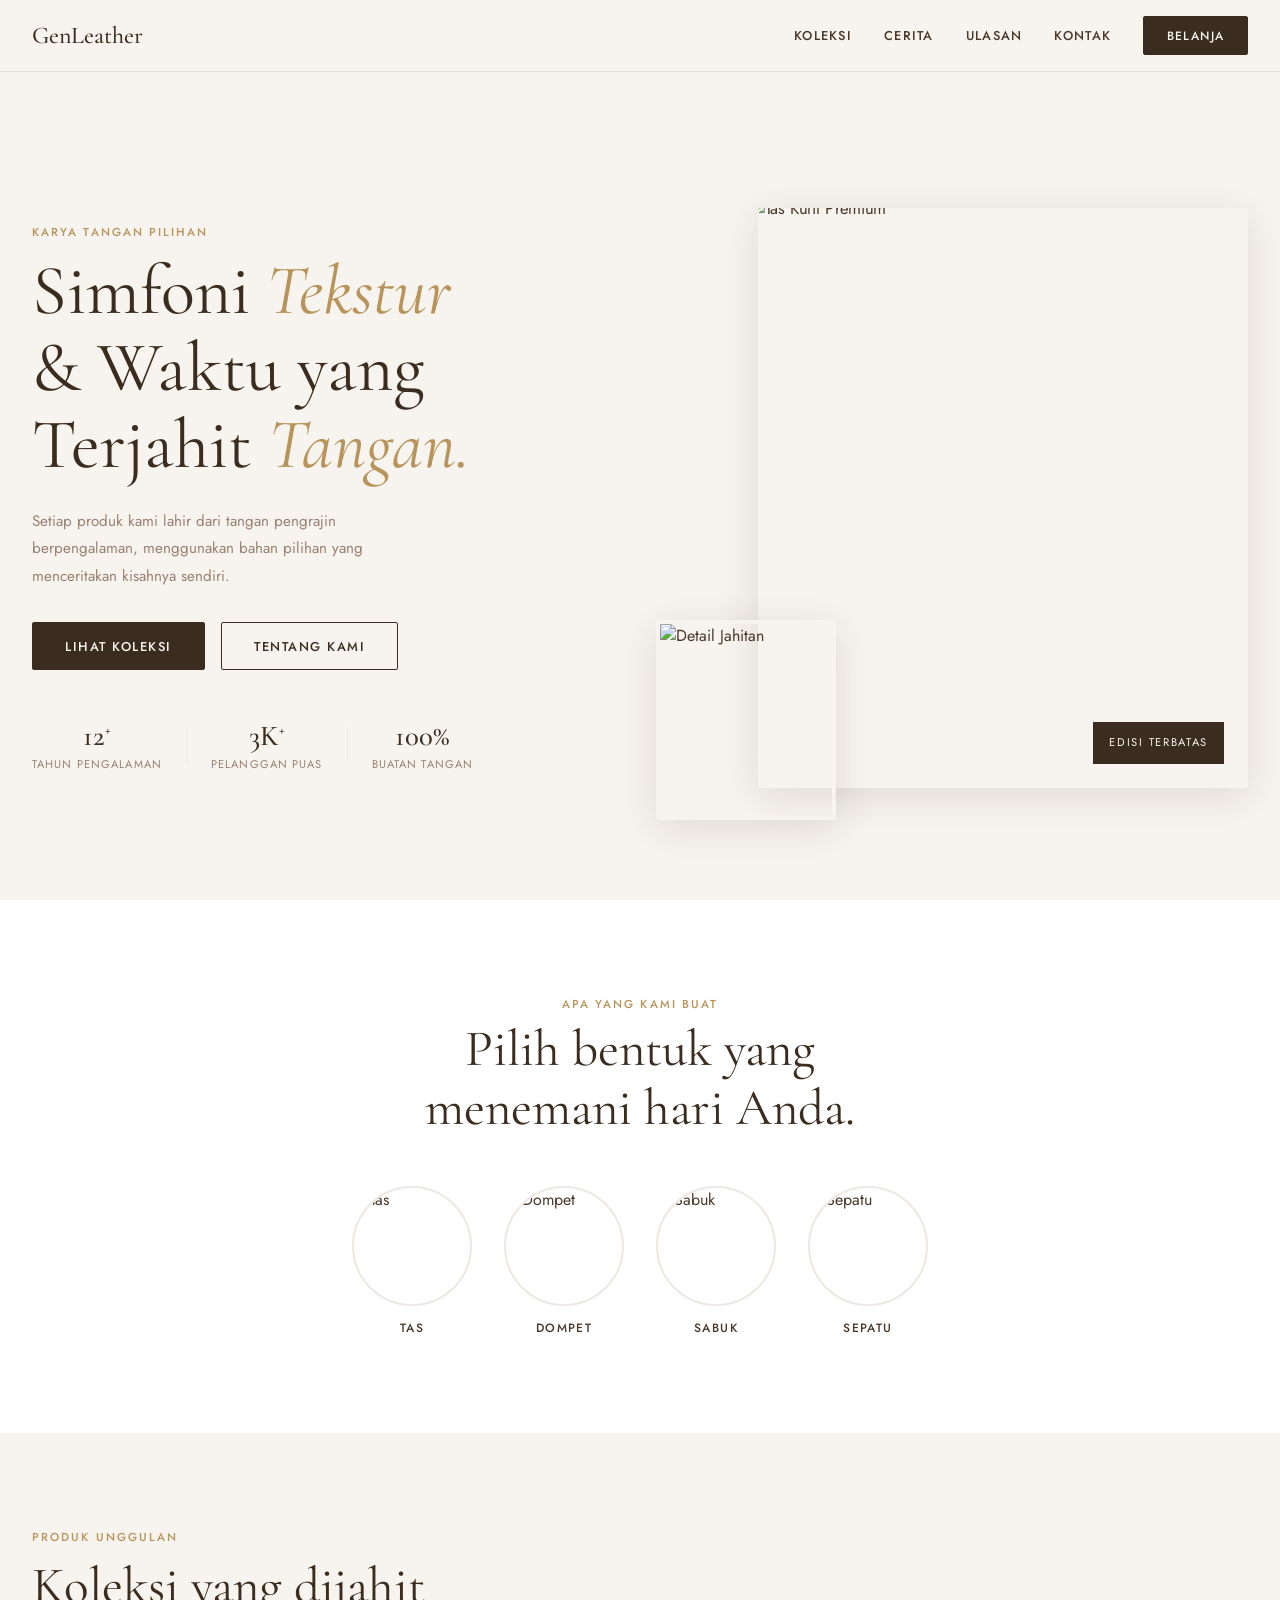
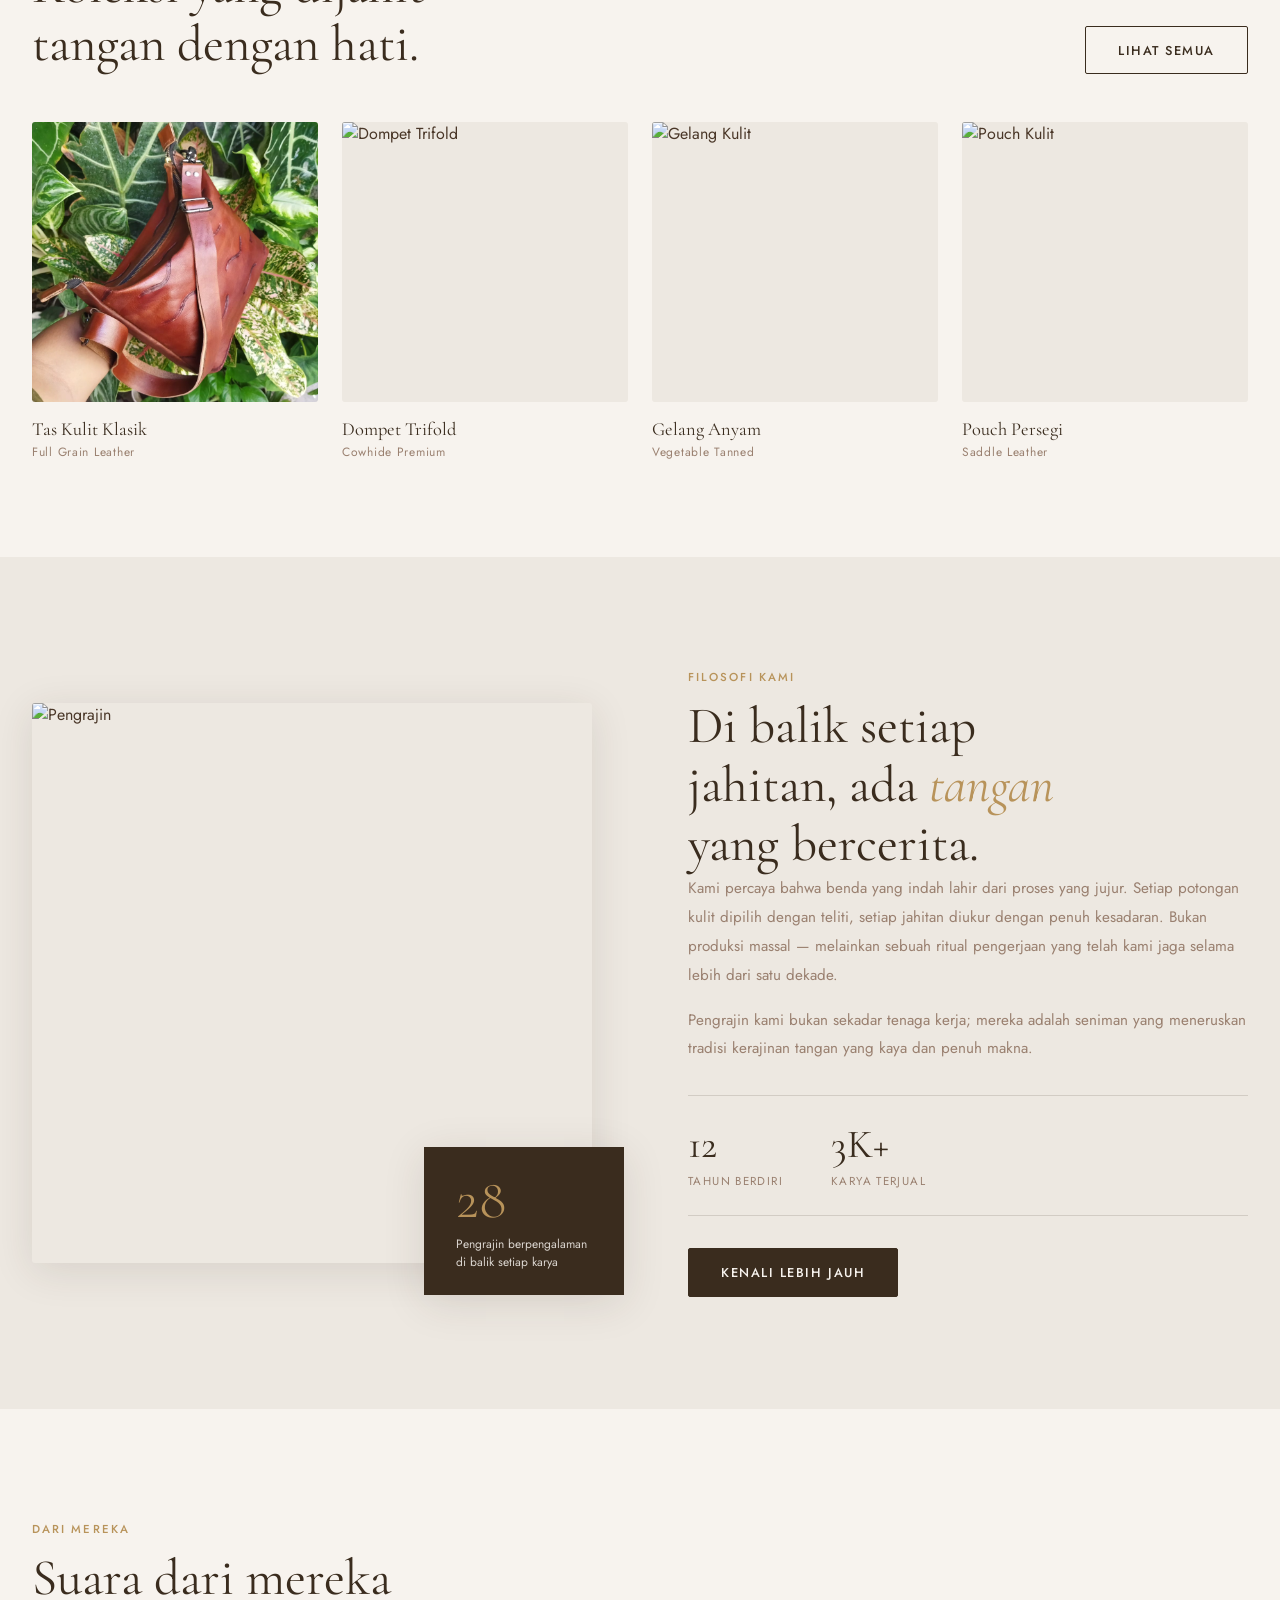
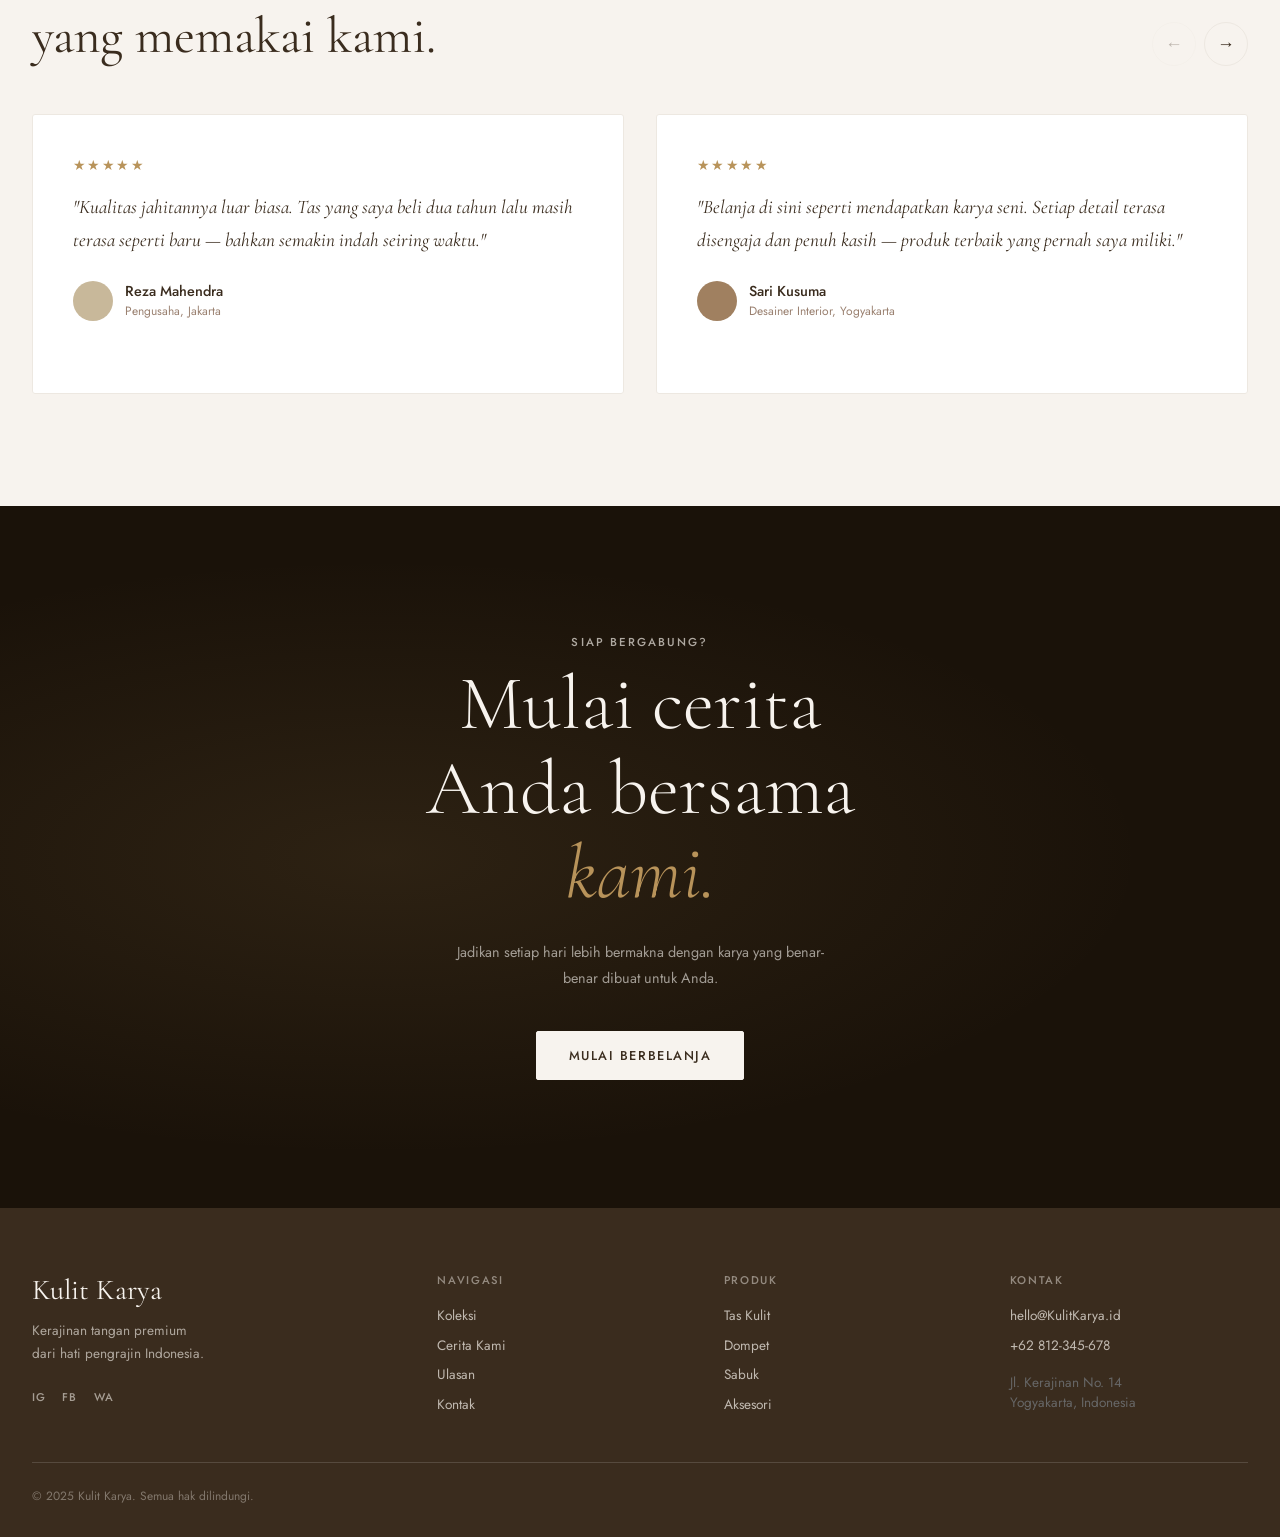
==== landing page/index.html @ 3eaaf495 "Update index.html" ====
<!DOCTYPE html>
<html lang="id">
<head>
  <meta charset="UTF-8" />
  <meta name="viewport" content="width=device-width, initial-scale=1.0" />
  <title>GenLeather — Simfoni Tekstur & Waktu</title>
  <link rel="stylesheet" href="css/style.css" />
  <link rel="preconnect" href="https://fonts.googleapis.com" />
  <link rel="preconnect" href="https://fonts.gstatic.com" crossorigin />
  <link href="https://fonts.googleapis.com/css2?family=Cormorant+Garamond:ital,wght@0,300;0,400;0,500;0,600;1,300;1,400;1,500&family=Jost:wght@300;400;500&display=swap" rel="stylesheet" />
</head>
<body>

  <!-- ===================== NAV ===================== -->
  <header class="nav" id="nav">
    <div class="nav__inner">
      <a href="#" class="nav__logo">GenLeather</a>
      <nav class="nav__links">
        <a href="#koleksi">Koleksi</a>
        <a href="#cerita">Cerita</a>
        <a href="#ulasan">Ulasan</a>
        <a href="#kontak">Kontak</a>
      </nav>
      <a href="#koleksi" class="btn btn--dark nav__cta">Belanja</a>
      <button class="nav__burger" aria-label="Menu" id="burgerBtn">
        <span></span><span></span><span></span>
      </button>
    </div>
    <!-- Mobile menu -->
    <div class="nav__mobile" id="mobileMenu">
      <a href="#koleksi" onclick="closeMobile()">Koleksi</a>
      <a href="#cerita" onclick="closeMobile()">Cerita</a>
      <a href="#ulasan" onclick="closeMobile()">Ulasan</a>
      <a href="#kontak" onclick="closeMobile()">Kontak</a>
      <a href="#koleksi" class="btn btn--dark" onclick="closeMobile()">Belanja</a>
    </div>
  </header>

  <!-- ===================== HERO ===================== -->
  <section class="hero" id="hero">
    <div class="hero__left">
      <p class="label fade-up">Karya tangan pilihan</p>
      <h1 class="hero__title fade-up delay-1">
        Simfoni <em>Tekstur</em><br>
        &amp; Waktu yang<br>
        Terjahit <em>Tangan.</em>
      </h1>
      <p class="hero__desc fade-up delay-2">
        Setiap produk kami lahir dari tangan pengrajin berpengalaman,
        menggunakan bahan pilihan yang menceritakan kisahnya sendiri.
      </p>
      <div class="hero__actions fade-up delay-3">
        <a href="#koleksi" class="btn btn--dark">Lihat Koleksi</a>
        <a href="#cerita" class="btn btn--ghost">Tentang Kami</a>
      </div>
      <div class="hero__stats fade-up delay-4">
        <div class="stat"><span class="stat__num">12<sup>+</sup></span><span class="stat__label">Tahun Pengalaman</span></div>
        <div class="stat__divider"></div>
        <div class="stat"><span class="stat__num">3K<sup>+</sup></span><span class="stat__label">Pelanggan Puas</span></div>
        <div class="stat__divider"></div>
        <div class="stat"><span class="stat__num">100%</span><span class="stat__label">Buatan Tangan</span></div>
      </div>
    </div>
    <div class="hero__right fade-up delay-2">
      <div class="hero__img-wrap">
        <img src="https://images.unsplash.com/photo-1548036328-c9fa89d128fa?w=800&q=80" alt="Tas Kulit Premium" />
        <div class="hero__badge">
          <span>Edisi</span>
          <span>Terbatas</span>
        </div>
      </div>
      <div class="hero__secondary-img">
        <img src="https://images.unsplash.com/photo-1547949003-9792a18a2601?w=400&q=80" alt="Detail Jahitan" />
      </div>
    </div>
  </section>

  <!-- ===================== KATEGORI ===================== -->
  <section class="kategori" id="kategori">
    <p class="label text-center fade-up">Apa yang kami buat</p>
    <h2 class="section-title text-center fade-up">Pilih bentuk yang<br>menemani hari Anda.</h2>
    <div class="kategori__grid fade-up delay-1">
      <a href="#koleksi" class="kategori__item">
        <div class="kategori__icon">
          <img src="https://images.unsplash.com/photo-1548036328-c9fa89d128fa?w=200&q=80" alt="Tas" />
        </div>
        <span>Tas</span>
      </a>
      <a href="#koleksi" class="kategori__item">
        <div class="kategori__icon">
          <img src="https://images.unsplash.com/photo-1627123424574-724758594e93?w=200&q=80" alt="Dompet" />
        </div>
        <span>Dompet</span>
      </a>
      <a href="#koleksi" class="kategori__item">
        <div class="kategori__icon">
          <img src="https://images.unsplash.com/photo-1604671801908-6f0c6a092c05?w=200&q=80" alt="Sabuk" />
        </div>
        <span>Sabuk</span>
      </a>
      <a href="#koleksi" class="kategori__item">
        <div class="kategori__icon">
          <img src="https://images.unsplash.com/photo-1553062407-98eeb64c6a62?w=200&q=80" alt="Sepatu" />
        </div>
        <span>Sepatu</span>
      </a>
    </div>
  </section>

  <!-- ===================== KOLEKSI ===================== -->
  <section class="koleksi" id="koleksi">
    <div class="koleksi__header fade-up">
      <div>
        <p class="label">Produk unggulan</p>
        <h2 class="section-title">Koleksi yang dijahit<br>tangan dengan hati.</h2>
      </div>
      <a href="#" class="btn btn--ghost">Lihat Semua</a>
    </div>
    <div class="koleksi__grid">
      <div class="koleksi__card fade-up" style="--d:0.1s">
        <div class="koleksi__img">
          <img src="./asset/tas kulit.png" alt="Tas Kulit Klasik" />
          <div class="koleksi__overlay"><span>Lihat Detail</span></div>
        </div>
        <div class="koleksi__info">
          <p class="koleksi__name">Tas Kulit Klasik</p>
          <p class="koleksi__sub">Full Grain Leather</p>
        </div>
      </div>
      <div class="koleksi__card fade-up" style="--d:0.2s">
        <div class="koleksi__img">
          <img src="https://images.unsplash.com/photo-1614179924047-e1ab49a0a0cf?w=600&q=80" alt="Dompet Trifold" />
          <div class="koleksi__overlay"><span>Lihat Detail</span></div>
        </div>
        <div class="koleksi__info">
          <p class="koleksi__name">Dompet Trifold</p>
          <p class="koleksi__sub">Cowhide Premium</p>
        </div>
      </div>
      <div class="koleksi__card fade-up" style="--d:0.3s">
        <div class="koleksi__img">
          <img src="https://images.unsplash.com/photo-1624532989019-e5c1a3fb0b12?w=600&q=80" alt="Gelang Kulit" />
          <div class="koleksi__overlay"><span>Lihat Detail</span></div>
        </div>
        <div class="koleksi__info">
          <p class="koleksi__name">Gelang Anyam</p>
          <p class="koleksi__sub">Vegetable Tanned</p>
        </div>
      </div>
      <div class="koleksi__card fade-up" style="--d:0.4s">
        <div class="koleksi__img">
          <img src="https://images.unsplash.com/photo-1585386959984-a4155224a1ad?w=600&q=80" alt="Pouch Kulit" />
          <div class="koleksi__overlay"><span>Lihat Detail</span></div>
        </div>
        <div class="koleksi__info">
          <p class="koleksi__name">Pouch Persegi</p>
          <p class="koleksi__sub">Saddle Leather</p>
        </div>
      </div>
    </div>
  </section>

  <!-- ===================== CERITA / ABOUT ===================== -->
  <section class="cerita" id="cerita">
    <div class="cerita__inner">
      <div class="cerita__media fade-up">
        <img src="https://images.unsplash.com/photo-1621072156002-e2fccdc0b176?w=700&q=80" alt="Pengrajin" class="cerita__main-img" />
        <div class="cerita__accent-card">
          <p class="cerita__accent-num">28</p>
          <p class="cerita__accent-text">Pengrajin berpengalaman di balik setiap karya</p>
        </div>
      </div>
      <div class="cerita__content fade-up delay-2">
        <p class="label">Filosofi kami</p>
        <h2 class="section-title">Di balik setiap<br>jahitan, ada <em>tangan</em><br>yang bercerita.</h2>
        <p class="cerita__body">
          Kami percaya bahwa benda yang indah lahir dari proses yang jujur.
          Setiap potongan kulit dipilih dengan teliti, setiap jahitan diukur
          dengan penuh kesadaran. Bukan produksi massal — melainkan sebuah
          ritual pengerjaan yang telah kami jaga selama lebih dari satu dekade.
        </p>
        <p class="cerita__body">
          Pengrajin kami bukan sekadar tenaga kerja; mereka adalah seniman
          yang meneruskan tradisi kerajinan tangan yang kaya dan penuh makna.
        </p>
        <div class="cerita__stats">
          <div class="cerita__stat">
            <span class="cerita__stat-num">12</span>
            <span class="cerita__stat-label">Tahun berdiri</span>
          </div>
          <div class="cerita__stat">
            <span class="cerita__stat-num">3K+</span>
            <span class="cerita__stat-label">Karya terjual</span>
          </div>
        </div>
        <a href="#kontak" class="btn btn--dark">Kenali Lebih Jauh</a>
      </div>
    </div>
  </section>

  <!-- ===================== ULASAN ===================== -->
  <section class="ulasan" id="ulasan">
    <div class="ulasan__header fade-up">
      <div>
        <p class="label">Dari mereka</p>
        <h2 class="section-title">Suara dari mereka<br>yang memakai kami.</h2>
      </div>
      <div class="ulasan__nav">
        <button class="ulasan__btn" id="prevBtn" aria-label="Sebelumnya">&#8592;</button>
        <button class="ulasan__btn" id="nextBtn" aria-label="Berikutnya">&#8594;</button>
      </div>
    </div>
    <div class="ulasan__track-wrap">
      <div class="ulasan__track" id="ulasanTrack">
        <div class="ulasan__card">
          <div class="ulasan__stars">★★★★★</div>
          <blockquote class="ulasan__quote">
            "Kualitas jahitannya luar biasa. Tas yang saya beli dua tahun lalu masih terasa seperti baru — bahkan semakin indah seiring waktu."
          </blockquote>
          <div class="ulasan__author">
            <div class="ulasan__avatar" style="background:#c8b89a"></div>
            <div>
              <p class="ulasan__name">Reza Mahendra</p>
              <p class="ulasan__role">Pengusaha, Jakarta</p>
            </div>
          </div>
        </div>
        <div class="ulasan__card">
          <div class="ulasan__stars">★★★★★</div>
          <blockquote class="ulasan__quote">
            "Belanja di sini seperti mendapatkan karya seni. Setiap detail terasa disengaja dan penuh kasih — produk terbaik yang pernah saya miliki."
          </blockquote>
          <div class="ulasan__author">
            <div class="ulasan__avatar" style="background:#a08060"></div>
            <div>
              <p class="ulasan__name">Sari Kusuma</p>
              <p class="ulasan__role">Desainer Interior, Yogyakarta</p>
            </div>
          </div>
        </div>
        <div class="ulasan__card">
          <div class="ulasan__stars">★★★★★</div>
          <blockquote class="ulasan__quote">
            "Saya sudah coba banyak brand tas kulit, tapi Kulit Karya benar-benar berbeda. Bahannya premium, jahitannya rapi, dan servicenya memuaskan."
          </blockquote>
          <div class="ulasan__author">
            <div class="ulasan__avatar" style="background:#7a6040"></div>
            <div>
              <p class="ulasan__name">Bagas Pratama</p>
              <p class="ulasan__role">Arsitek, Bandung</p>
            </div>
          </div>
        </div>
      </div>
    </div>
  </section>

  <!-- ===================== CTA ===================== -->
  <section class="cta" id="kontak">
    <div class="cta__inner fade-up">
      <p class="label label--light">Siap bergabung?</p>
      <h2 class="cta__title">Mulai cerita<br>Anda bersama<br><em>kami.</em></h2>
      <p class="cta__desc">Jadikan setiap hari lebih bermakna dengan karya yang benar-benar dibuat untuk Anda.</p>
      <a href="#koleksi" class="btn btn--cream">Mulai Berbelanja</a>
    </div>
  </section>

  <!-- ===================== FOOTER ===================== -->
  <footer class="footer">
    <div class="footer__inner">
      <div class="footer__brand">
        <p class="footer__logo">Kulit Karya</p>
        <p class="footer__tagline">Kerajinan tangan premium<br>dari hati pengrajin Indonesia.</p>
        <div class="footer__socials">
          <a href="#" aria-label="Instagram">IG</a>
          <a href="#" aria-label="Facebook">FB</a>
          <a href="#" aria-label="WhatsApp">WA</a>
        </div>
      </div>
      <div class="footer__col">
        <p class="footer__col-title">Navigasi</p>
        <a href="#koleksi">Koleksi</a>
        <a href="#cerita">Cerita Kami</a>
        <a href="#ulasan">Ulasan</a>
        <a href="#kontak">Kontak</a>
      </div>
      <div class="footer__col">
        <p class="footer__col-title">Produk</p>
        <a href="#">Tas Kulit</a>
        <a href="#">Dompet</a>
        <a href="#">Sabuk</a>
        <a href="#">Aksesori</a>
      </div>
      <div class="footer__col">
        <p class="footer__col-title">Kontak</p>
        <a href="mailto:hello@KulitKarya.id">hello@KulitKarya.id</a>
        <a href="tel:+62812345678">+62 812-345-678</a>
        <p style="color:#666;font-size:0.85rem;margin-top:0.5rem">Jl. Kerajinan No. 14<br>Yogyakarta, Indonesia</p>
      </div>
    </div>
    <div class="footer__bottom">
      <p>© 2025 Kulit Karya. Semua hak dilindungi.</p>
    </div>
  </footer>

  <script src="js/main.js"></script>
</body>
</html>
---- landing page/css/style.css ----
/* ============================================================
   KALIA CRAFT — Landing Page Styles
   Aesthetic: Luxury Editorial / Artisanal
   ============================================================ */

/* ---- RESET & BASE ---- */
*, *::before, *::after { box-sizing: border-box; margin: 0; padding: 0; }

:root {
  --cream:   #f7f3ee;
  --cream-2: #ede8e1;
  --brown:   #3a2c1e;
  --brown-2: #6b4f35;
  --gold:    #b8935a;
  --dark:    #1a1209;
  --text:    #4a3728;
  --text-lt: #9a8070;
  --white:   #ffffff;

  --font-serif: 'Cormorant Garamond', Georgia, serif;
  --font-sans:  'Jost', sans-serif;

  --radius: 2px;
  --transition: 0.35s cubic-bezier(0.4, 0, 0.2, 1);
  --shadow: 0 8px 40px rgba(58,44,30,0.12);
}

html { scroll-behavior: smooth; font-size: 16px; }

body {
  font-family: var(--font-sans);
  background: var(--cream);
  color: var(--text);
  overflow-x: hidden;
}

img { display: block; width: 100%; height: 100%; object-fit: cover; }

a { text-decoration: none; color: inherit; }

/* ---- TYPOGRAPHY UTILITIES ---- */
.label {
  font-family: var(--font-sans);
  font-size: 0.72rem;
  font-weight: 500;
  letter-spacing: 0.18em;
  text-transform: uppercase;
  color: var(--gold);
  margin-bottom: 0.75rem;
}
.label--light { color: var(--cream-2); opacity: 0.7; }
.text-center { text-align: center; }

.section-title {
  font-family: var(--font-serif);
  font-size: clamp(2rem, 4vw, 3.2rem);
  font-weight: 400;
  line-height: 1.15;
  color: var(--brown);
}
.section-title em { font-style: italic; color: var(--gold); }

/* ---- BUTTONS ---- */
.btn {
  display: inline-block;
  padding: 0.85rem 2rem;
  font-family: var(--font-sans);
  font-size: 0.8rem;
  font-weight: 500;
  letter-spacing: 0.12em;
  text-transform: uppercase;
  border: 1.5px solid transparent;
  cursor: pointer;
  transition: var(--transition);
  border-radius: var(--radius);
}
.btn--dark {
  background: var(--brown);
  color: var(--cream);
  border-color: var(--brown);
}
.btn--dark:hover { background: var(--brown-2); border-color: var(--brown-2); }
.btn--ghost {
  background: transparent;
  color: var(--brown);
  border-color: var(--brown);
}
.btn--ghost:hover { background: var(--brown); color: var(--cream); }
.btn--cream {
  background: var(--cream);
  color: var(--brown);
  border-color: var(--cream);
}
.btn--cream:hover { background: var(--cream-2); }

/* ============================================================
   NAVIGATION
   ============================================================ */
.nav {
  position: fixed;
  top: 0; left: 0; right: 0;
  z-index: 100;
  background: rgba(247, 243, 238, 0.92);
  backdrop-filter: blur(12px);
  border-bottom: 1px solid rgba(58,44,30,0.1);
  transition: var(--transition);
}
.nav__inner {
  max-width: 1280px;
  margin: 0 auto;
  padding: 1rem 2rem;
  display: flex;
  align-items: center;
  gap: 2rem;
}
.nav__logo {
  font-family: var(--font-serif);
  font-size: 1.5rem;
  font-weight: 500;
  color: var(--brown);
  flex-shrink: 0;
}
.nav__links {
  display: flex;
  gap: 2rem;
  margin-left: auto;
}
.nav__links a {
  font-size: 0.8rem;
  letter-spacing: 0.1em;
  text-transform: uppercase;
  font-weight: 500;
  color: var(--text);
  transition: color var(--transition);
}
.nav__links a:hover { color: var(--gold); }
.nav__cta { padding: 0.6rem 1.4rem; font-size: 0.75rem; }
.nav__burger {
  display: none;
  flex-direction: column;
  gap: 5px;
  background: none;
  border: none;
  cursor: pointer;
  padding: 4px;
}
.nav__burger span {
  display: block;
  width: 24px;
  height: 1.5px;
  background: var(--brown);
  transition: var(--transition);
}
.nav__mobile {
  display: none;
  flex-direction: column;
  gap: 1rem;
  padding: 1.5rem 2rem;
  border-top: 1px solid var(--cream-2);
  background: var(--cream);
}
.nav__mobile.open { display: flex; }
.nav__mobile a {
  font-size: 0.85rem;
  letter-spacing: 0.1em;
  text-transform: uppercase;
  font-weight: 500;
}

/* ============================================================
   HERO
   ============================================================ */
.hero {
  padding-top: 6rem;
  min-height: 100vh;
  max-width: 1280px;
  margin: 0 auto;
  padding-left: 2rem;
  padding-right: 2rem;
  display: grid;
  grid-template-columns: 1fr 1fr;
  align-items: center;
  gap: 4rem;
}
.hero__left { padding: 2rem 0; }

.hero__title {
  font-family: var(--font-serif);
  font-size: clamp(2.8rem, 5.5vw, 5rem);
  font-weight: 400;
  line-height: 1.1;
  color: var(--brown);
  margin-bottom: 1.5rem;
}
.hero__title em { font-style: italic; color: var(--gold); }

.hero__desc {
  font-size: 0.95rem;
  line-height: 1.8;
  color: var(--text-lt);
  max-width: 400px;
  margin-bottom: 2rem;
}
.hero__actions {
  display: flex;
  gap: 1rem;
  flex-wrap: wrap;
  margin-bottom: 3rem;
}
.hero__stats {
  display: flex;
  align-items: center;
  gap: 1.5rem;
}
.stat { text-align: center; }
.stat__num {
  display: block;
  font-family: var(--font-serif);
  font-size: 1.8rem;
  font-weight: 500;
  color: var(--brown);
}
.stat__num sup { font-size: 0.9rem; }
.stat__label {
  display: block;
  font-size: 0.7rem;
  letter-spacing: 0.1em;
  text-transform: uppercase;
  color: var(--text-lt);
  margin-top: 0.2rem;
}
.stat__divider {
  width: 1px;
  height: 36px;
  background: var(--cream-2);
}

.hero__right { position: relative; height: 580px; }
.hero__img-wrap {
  position: absolute;
  top: 0; right: 0;
  width: 85%;
  height: 100%;
  border-radius: 3px;
  overflow: hidden;
  box-shadow: var(--shadow);
}
.hero__img-wrap img { transition: transform 0.8s ease; }
.hero__img-wrap:hover img { transform: scale(1.04); }

.hero__badge {
  position: absolute;
  bottom: 1.5rem; right: 1.5rem;
  background: var(--brown);
  color: var(--cream);
  padding: 0.75rem 1rem;
  font-size: 0.7rem;
  letter-spacing: 0.15em;
  text-transform: uppercase;
  text-align: center;
  line-height: 1.6;
}

.hero__secondary-img {
  position: absolute;
  bottom: -2rem;
  left: -1rem;
  width: 180px;
  height: 200px;
  border-radius: 3px;
  overflow: hidden;
  box-shadow: var(--shadow);
  border: 4px solid var(--cream);
}

/* ============================================================
   KATEGORI
   ============================================================ */
.kategori {
  background: var(--white);
  padding: 6rem 2rem;
}
.kategori .label,
.kategori .section-title {
  margin-bottom: 0.5rem;
}
.kategori .section-title { margin-bottom: 3rem; }

.kategori__grid {
  display: flex;
  justify-content: center;
  gap: 2rem;
  flex-wrap: wrap;
  max-width: 900px;
  margin: 0 auto;
}
.kategori__item {
  display: flex;
  flex-direction: column;
  align-items: center;
  gap: 0.8rem;
  cursor: pointer;
  transition: transform var(--transition);
}
.kategori__item:hover { transform: translateY(-6px); }
.kategori__item span {
  font-family: var(--font-sans);
  font-size: 0.75rem;
  letter-spacing: 0.12em;
  text-transform: uppercase;
  color: var(--text);
  font-weight: 500;
}

.kategori__icon {
  width: 120px;
  height: 120px;
  border-radius: 50%;
  overflow: hidden;
  border: 2px solid var(--cream-2);
  transition: border-color var(--transition), box-shadow var(--transition);
}
.kategori__item:hover .kategori__icon {
  border-color: var(--gold);
  box-shadow: 0 0 0 4px rgba(184,147,90,0.15);
}

/* ============================================================
   KOLEKSI
   ============================================================ */
.koleksi {
  padding: 6rem 2rem;
  max-width: 1280px;
  margin: 0 auto;
}
.koleksi__header {
  display: flex;
  justify-content: space-between;
  align-items: flex-end;
  margin-bottom: 3rem;
  flex-wrap: wrap;
  gap: 1rem;
}

.koleksi__grid {
  display: grid;
  grid-template-columns: repeat(4, 1fr);
  gap: 1.5rem;
}
.koleksi__card { cursor: pointer; }
.koleksi__img {
  position: relative;
  height: 280px;
  border-radius: 3px;
  overflow: hidden;
  margin-bottom: 1rem;
  background: var(--cream-2);
}
.koleksi__img img { transition: transform 0.6s ease; }
.koleksi__card:hover .koleksi__img img { transform: scale(1.07); }
.koleksi__overlay {
  position: absolute;
  inset: 0;
  background: rgba(26,18,9,0.4);
  display: flex;
  align-items: center;
  justify-content: center;
  opacity: 0;
  transition: opacity var(--transition);
}
.koleksi__overlay span {
  color: var(--cream);
  font-size: 0.75rem;
  letter-spacing: 0.15em;
  text-transform: uppercase;
  font-weight: 500;
}
.koleksi__card:hover .koleksi__overlay { opacity: 1; }
.koleksi__name {
  font-family: var(--font-serif);
  font-size: 1.15rem;
  color: var(--brown);
}
.koleksi__sub {
  font-size: 0.75rem;
  color: var(--text-lt);
  letter-spacing: 0.06em;
  margin-top: 0.2rem;
}

/* ============================================================
   CERITA / ABOUT
   ============================================================ */
.cerita {
  background: var(--cream-2);
  padding: 7rem 2rem;
}
.cerita__inner {
  max-width: 1280px;
  margin: 0 auto;
  display: grid;
  grid-template-columns: 1fr 1fr;
  gap: 6rem;
  align-items: center;
}
.cerita__media { position: relative; }
.cerita__main-img {
  height: 560px;
  border-radius: 3px;
  object-fit: cover;
  width: 100%;
  box-shadow: var(--shadow);
}
.cerita__accent-card {
  position: absolute;
  bottom: -2rem;
  right: -2rem;
  background: var(--brown);
  color: var(--cream);
  padding: 1.5rem 2rem;
  max-width: 200px;
  box-shadow: var(--shadow);
}
.cerita__accent-num {
  font-family: var(--font-serif);
  font-size: 3.5rem;
  font-weight: 300;
  line-height: 1;
  color: var(--gold);
}
.cerita__accent-text {
  font-size: 0.75rem;
  line-height: 1.5;
  margin-top: 0.5rem;
  opacity: 0.85;
}

.cerita__body {
  font-size: 0.95rem;
  line-height: 1.9;
  color: var(--text-lt);
  margin-bottom: 1rem;
}
.cerita__stats {
  display: flex;
  gap: 3rem;
  margin: 2rem 0;
  padding: 1.5rem 0;
  border-top: 1px solid rgba(58,44,30,0.15);
  border-bottom: 1px solid rgba(58,44,30,0.15);
}
.cerita__stat-num {
  display: block;
  font-family: var(--font-serif);
  font-size: 2.5rem;
  font-weight: 400;
  color: var(--brown);
}
.cerita__stat-label {
  font-size: 0.72rem;
  letter-spacing: 0.12em;
  text-transform: uppercase;
  color: var(--text-lt);
}

/* ============================================================
   ULASAN
   ============================================================ */
.ulasan {
  padding: 7rem 2rem;
  max-width: 1280px;
  margin: 0 auto;
}
.ulasan__header {
  display: flex;
  justify-content: space-between;
  align-items: flex-end;
  margin-bottom: 3rem;
  flex-wrap: wrap;
  gap: 1rem;
}
.ulasan__nav { display: flex; gap: 0.5rem; }
.ulasan__btn {
  width: 44px;
  height: 44px;
  border: 1.5px solid var(--cream-2);
  background: none;
  cursor: pointer;
  font-size: 1.1rem;
  color: var(--brown);
  transition: var(--transition);
  border-radius: 50%;
}
.ulasan__btn:hover { border-color: var(--brown); background: var(--brown); color: var(--cream); }

.ulasan__track-wrap { overflow: hidden; }
.ulasan__track {
  display: flex;
  gap: 2rem;
  transition: transform 0.5s cubic-bezier(0.4,0,0.2,1);
}
.ulasan__card {
  min-width: calc(50% - 1rem);
  background: var(--white);
  padding: 2.5rem;
  border-radius: 3px;
  border: 1px solid var(--cream-2);
}
.ulasan__stars {
  color: var(--gold);
  font-size: 0.9rem;
  letter-spacing: 0.1em;
  margin-bottom: 1rem;
}
.ulasan__quote {
  font-family: var(--font-serif);
  font-size: 1.2rem;
  font-style: italic;
  line-height: 1.7;
  color: var(--brown);
  margin-bottom: 1.5rem;
}
.ulasan__author { display: flex; align-items: center; gap: 0.75rem; }
.ulasan__avatar {
  width: 40px;
  height: 40px;
  border-radius: 50%;
  flex-shrink: 0;
}
.ulasan__name {
  font-weight: 500;
  font-size: 0.9rem;
  color: var(--brown);
}
.ulasan__role { font-size: 0.75rem; color: var(--text-lt); margin-top: 0.1rem; }

/* ============================================================
   CTA
   ============================================================ */
.cta {
  background: var(--dark);
  padding: 8rem 2rem;
  text-align: center;
  position: relative;
  overflow: hidden;
}
.cta::before {
  content: '';
  position: absolute;
  inset: 0;
  background: radial-gradient(ellipse at 30% 50%, rgba(184,147,90,0.12) 0%, transparent 60%);
  pointer-events: none;
}
.cta__inner { position: relative; max-width: 600px; margin: 0 auto; }
.cta__title {
  font-family: var(--font-serif);
  font-size: clamp(3rem, 6vw, 5rem);
  font-weight: 300;
  line-height: 1.1;
  color: var(--cream);
  margin-bottom: 1.5rem;
}
.cta__title em { font-style: italic; color: var(--gold); }
.cta__desc {
  font-size: 0.9rem;
  color: rgba(247,243,238,0.6);
  line-height: 1.8;
  margin-bottom: 2.5rem;
  max-width: 380px;
  margin-left: auto;
  margin-right: auto;
}

/* ============================================================
   FOOTER
   ============================================================ */
.footer {
  background: var(--brown);
  color: var(--cream-2);
  padding: 4rem 2rem 2rem;
}
.footer__inner {
  max-width: 1280px;
  margin: 0 auto;
  display: grid;
  grid-template-columns: 1.5fr 1fr 1fr 1fr;
  gap: 3rem;
  padding-bottom: 3rem;
  border-bottom: 1px solid rgba(247,243,238,0.15);
}
.footer__logo {
  font-family: var(--font-serif);
  font-size: 1.8rem;
  font-weight: 400;
  color: var(--cream);
  margin-bottom: 0.75rem;
}
.footer__tagline {
  font-size: 0.85rem;
  line-height: 1.7;
  opacity: 0.65;
  margin-bottom: 1.5rem;
}
.footer__socials { display: flex; gap: 1rem; }
.footer__socials a {
  font-size: 0.7rem;
  letter-spacing: 0.1em;
  font-weight: 500;
  opacity: 0.6;
  transition: opacity var(--transition);
}
.footer__socials a:hover { opacity: 1; }
.footer__col { display: flex; flex-direction: column; gap: 0.6rem; }
.footer__col-title {
  font-size: 0.7rem;
  letter-spacing: 0.15em;
  text-transform: uppercase;
  opacity: 0.5;
  margin-bottom: 0.5rem;
  font-weight: 500;
}
.footer__col a {
  font-size: 0.85rem;
  opacity: 0.75;
  transition: opacity var(--transition);
}
.footer__col a:hover { opacity: 1; }
.footer__bottom {
  max-width: 1280px;
  margin: 0 auto;
  padding-top: 1.5rem;
  font-size: 0.75rem;
  opacity: 0.4;
}

/* ============================================================
   SCROLL ANIMATIONS
   ============================================================ */
.fade-up {
  opacity: 0;
  transform: translateY(30px);
  transition: opacity 0.7s ease, transform 0.7s ease;
}
.fade-up.visible {
  opacity: 1;
  transform: translateY(0);
}
.delay-1 { transition-delay: 0.1s; }
.delay-2 { transition-delay: 0.2s; }
.delay-3 { transition-delay: 0.3s; }
.delay-4 { transition-delay: 0.45s; }

/* ============================================================
   RESPONSIVE
   ============================================================ */
@media (max-width: 1024px) {
  .hero { grid-template-columns: 1fr; gap: 3rem; min-height: auto; padding-top: 7rem; }
  .hero__right { height: 400px; }
  .hero__secondary-img { display: none; }
  .koleksi__grid { grid-template-columns: repeat(2, 1fr); }
  .cerita__inner { grid-template-columns: 1fr; gap: 3rem; }
  .cerita__accent-card { right: 0; }
  .footer__inner { grid-template-columns: 1fr 1fr; }
}

@media (max-width: 768px) {
  .nav__links, .nav__cta { display: none; }
  .nav__burger { display: flex; margin-left: auto; }

  .hero { grid-template-columns: 1fr; }
  .hero__right { height: 300px; }
  .hero__img-wrap { width: 100%; }

  .kategori__icon { width: 90px; height: 90px; }

  .koleksi__header { flex-direction: column; align-items: flex-start; }
  .koleksi__grid { grid-template-columns: repeat(2, 1fr); gap: 1rem; }
  .koleksi__img { height: 200px; }

  .ulasan__card { min-width: 100%; }

  .footer__inner { grid-template-columns: 1fr; gap: 2rem; }
}

@media (max-width: 480px) {
  .hero__stats { gap: 1rem; }
  .stat__num { font-size: 1.4rem; }
  .koleksi__grid { grid-template-columns: 1fr; }
  .kategori__grid { gap: 1.2rem; }
  .kategori__icon { width: 80px; height: 80px; }
  .cerita__stats { gap: 1.5rem; }
  .cerita__accent-card { display: none; }
}
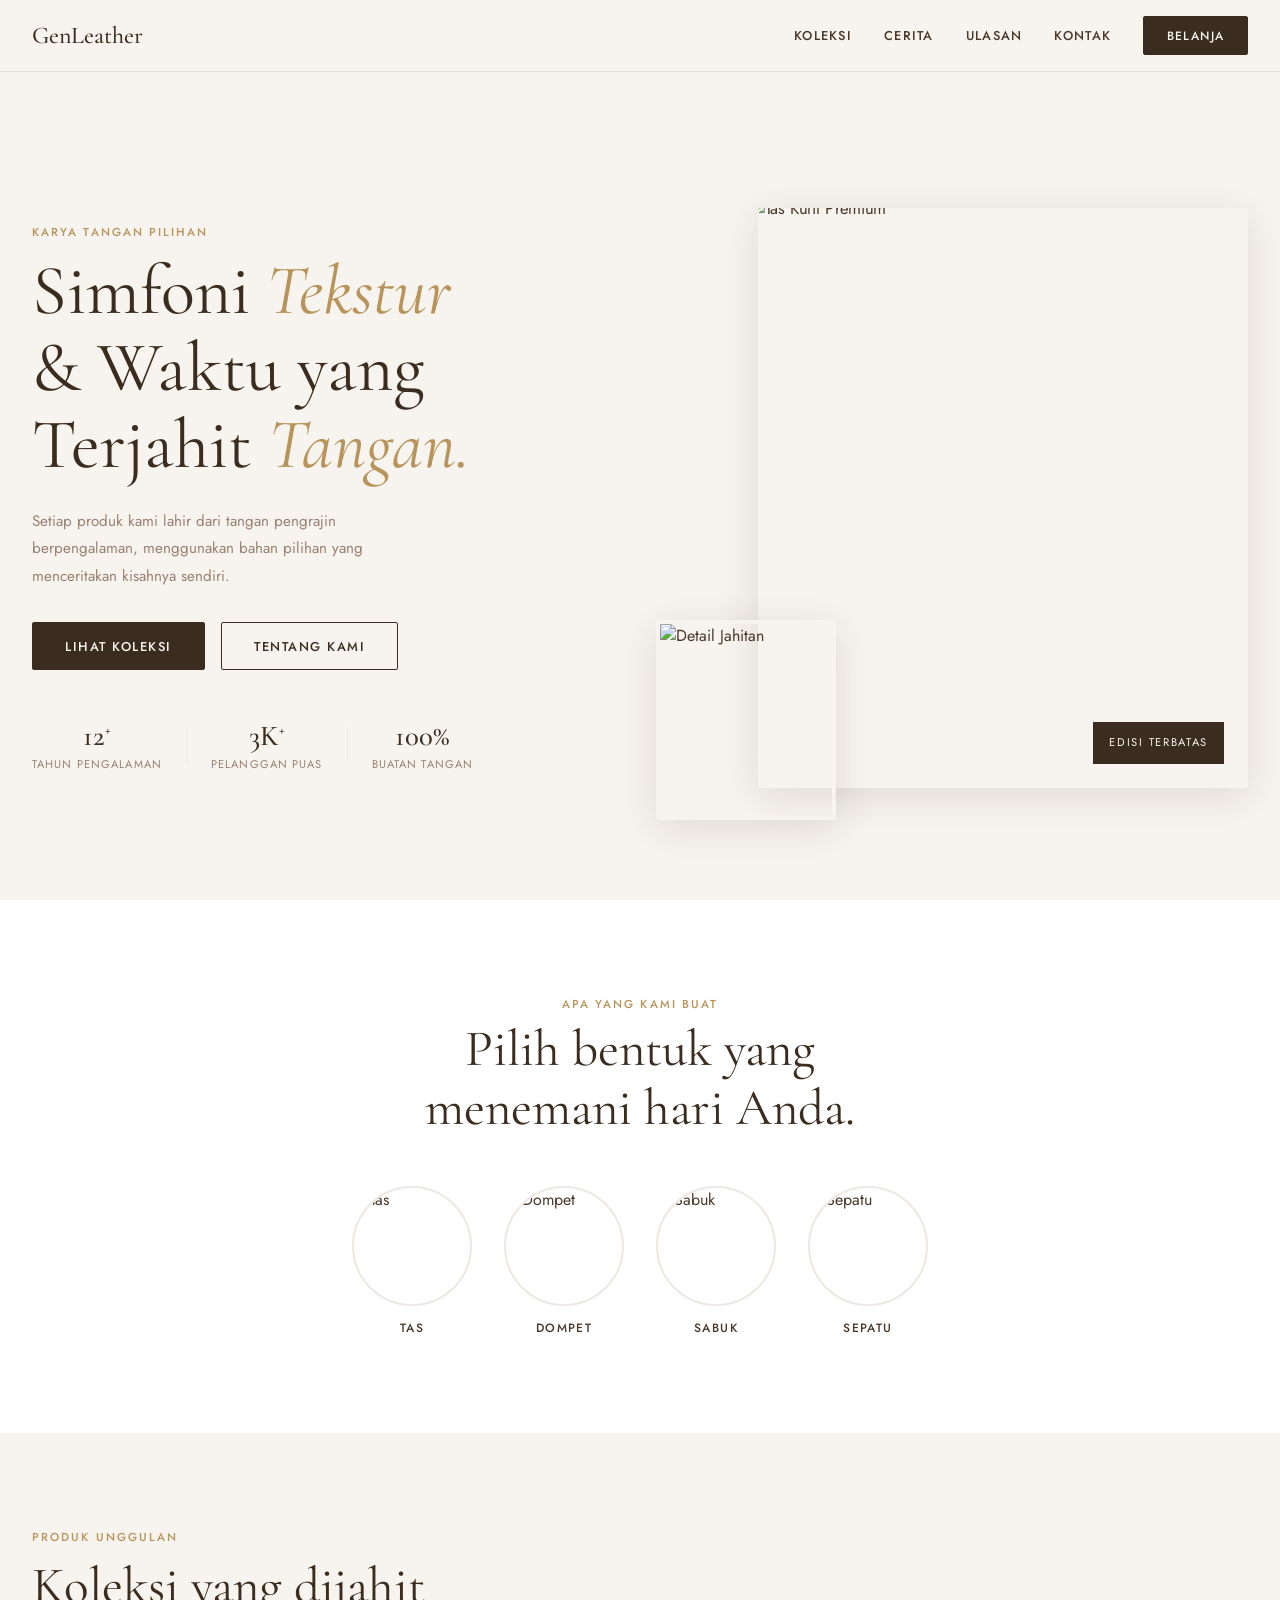
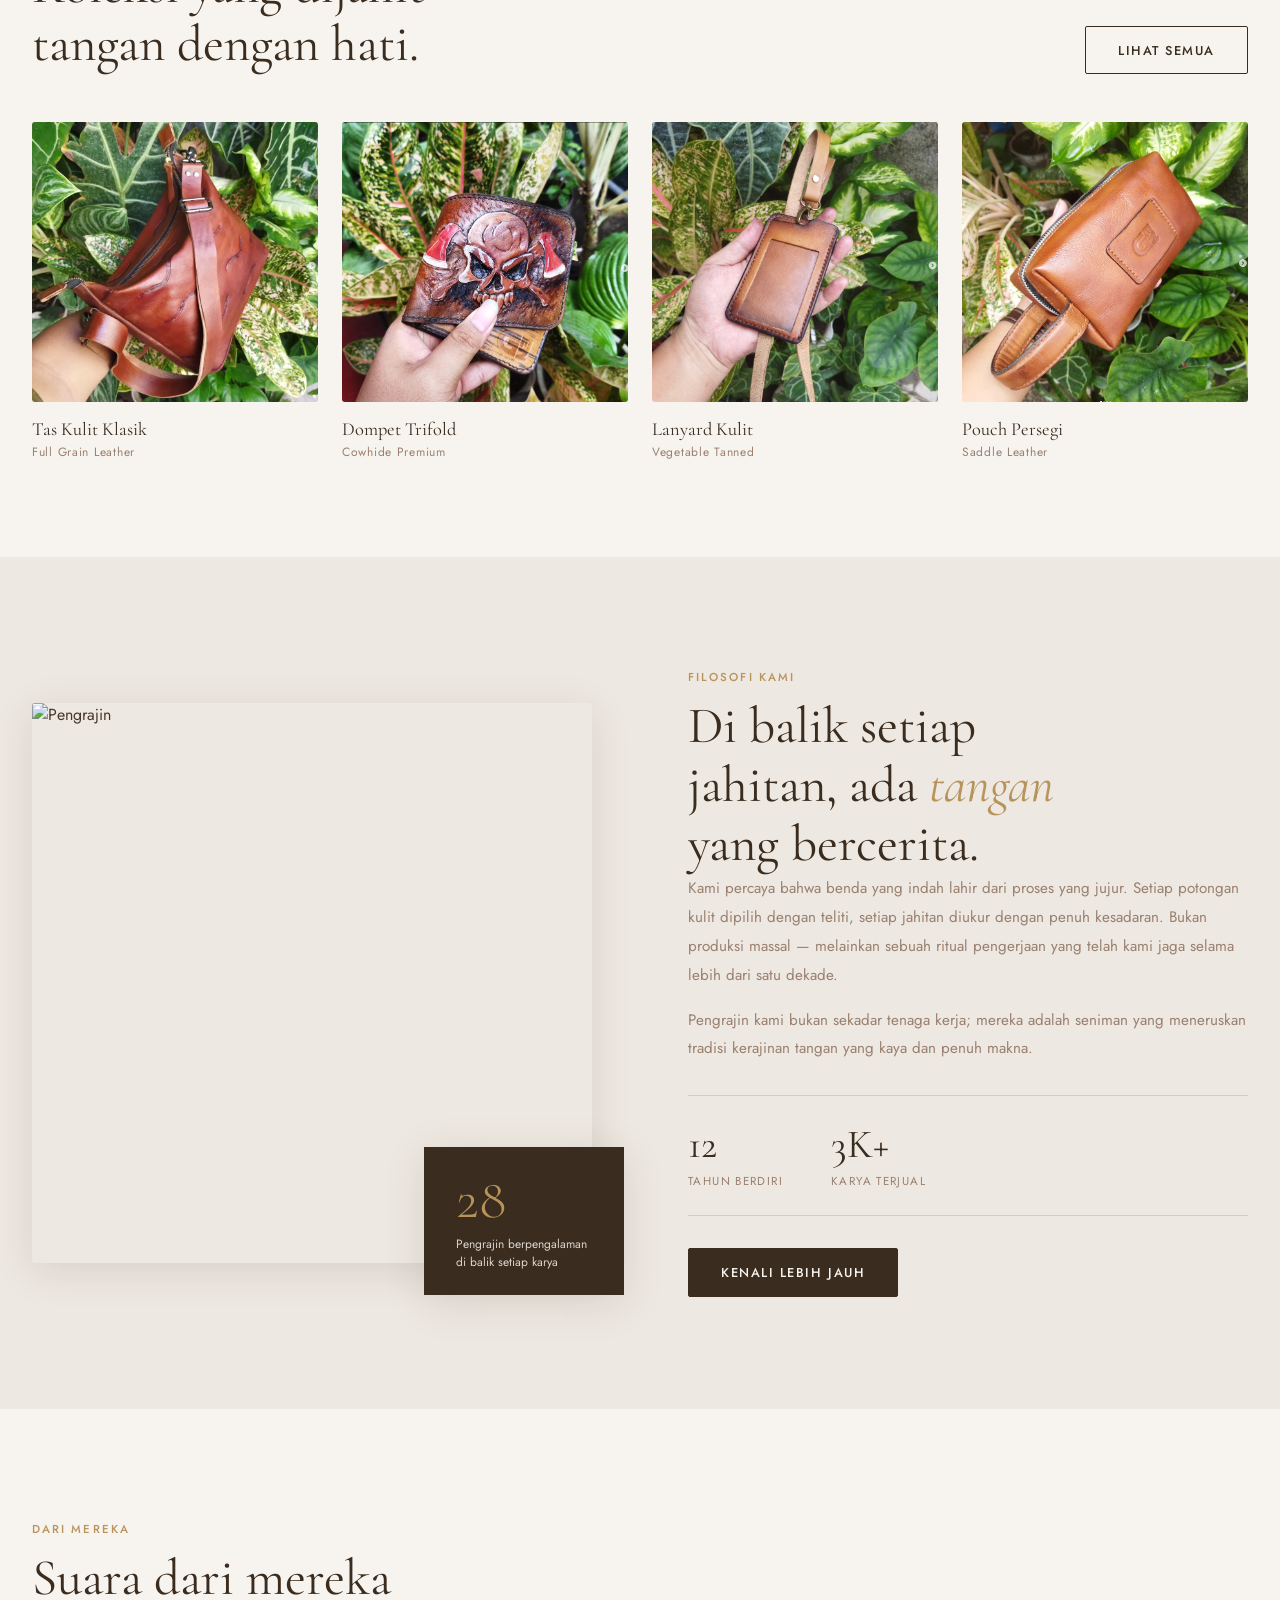
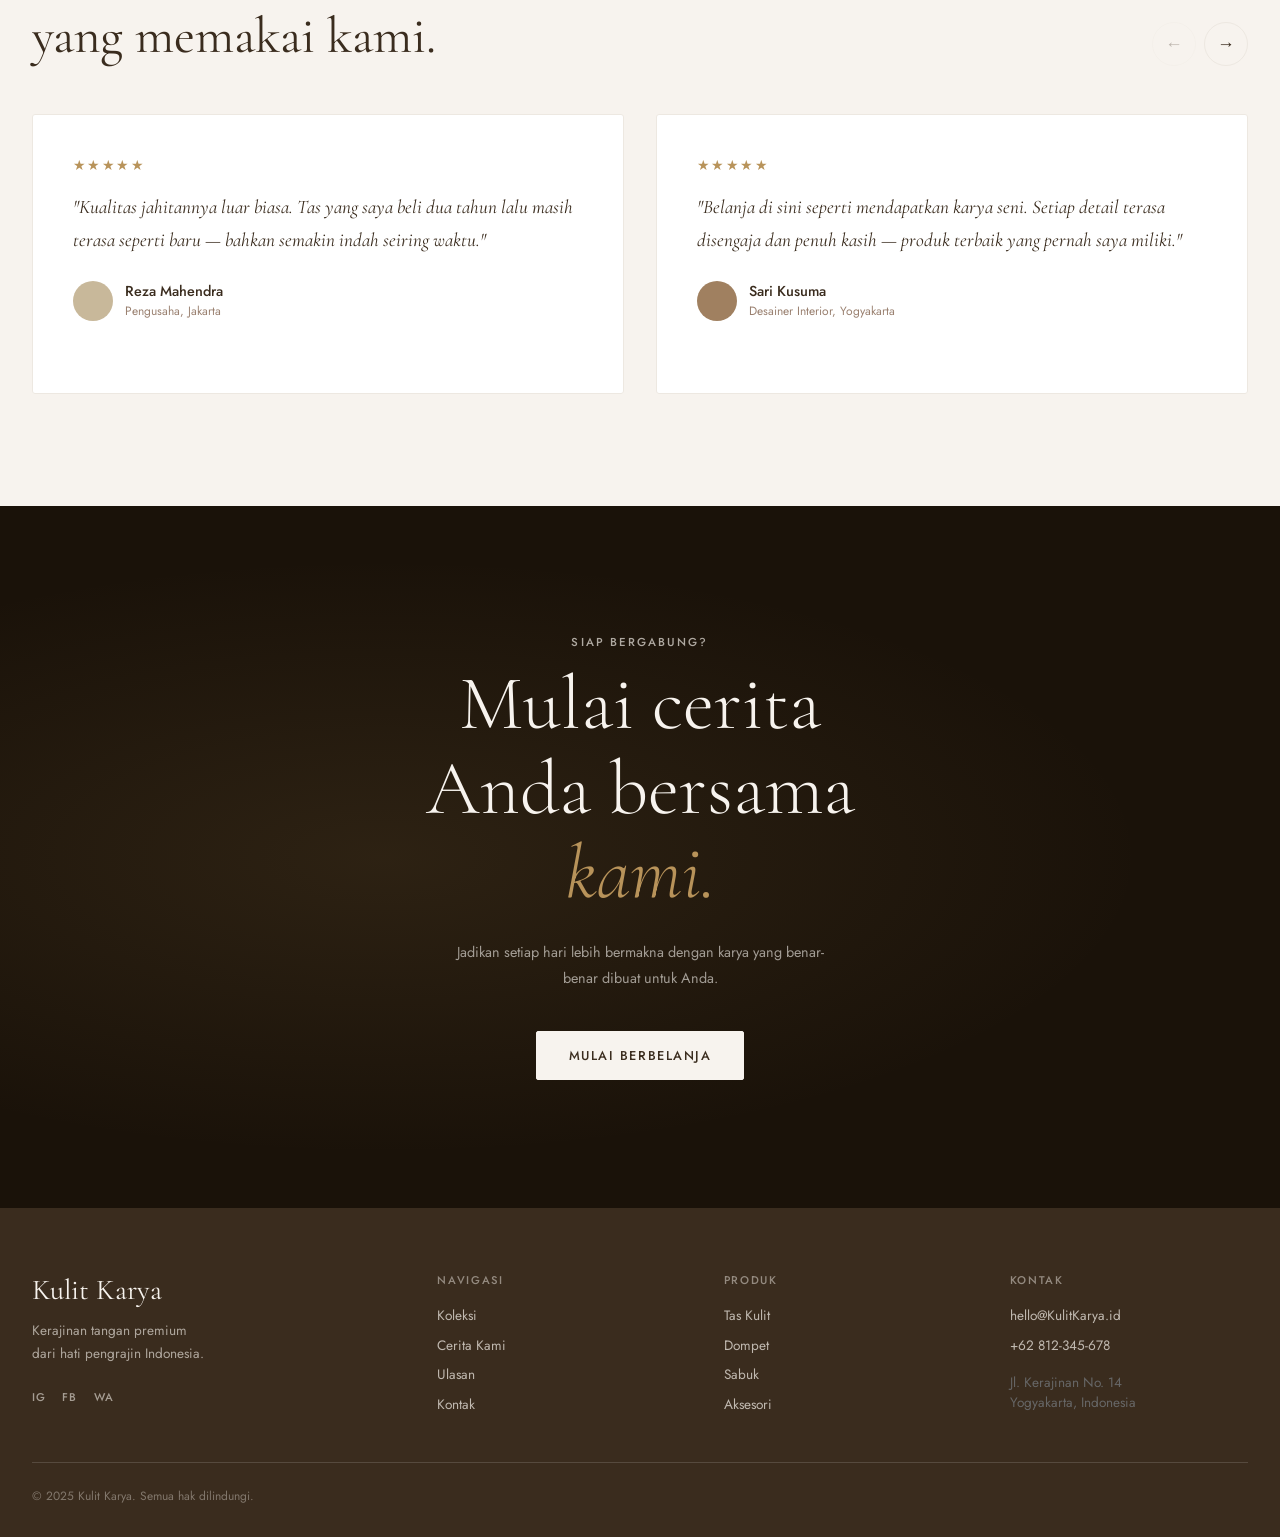
==== commit cf2e91a2: "Update index.html" ====
--- a/landing page/index.html
+++ b/landing page/index.html
@@ -129,7 +129,7 @@
       </div>
       <div class="koleksi__card fade-up" style="--d:0.2s">
         <div class="koleksi__img">
-          <img src="https://images.unsplash.com/photo-1614179924047-e1ab49a0a0cf?w=600&q=80" alt="Dompet Trifold" />
+          <img src="./asset/dompet kulit.png" alt="Dompet Trifold" />
           <div class="koleksi__overlay"><span>Lihat Detail</span></div>
         </div>
         <div class="koleksi__info">
@@ -139,17 +139,17 @@
       </div>
       <div class="koleksi__card fade-up" style="--d:0.3s">
         <div class="koleksi__img">
-          <img src="https://images.unsplash.com/photo-1624532989019-e5c1a3fb0b12?w=600&q=80" alt="Gelang Kulit" />
+          <img src="./asset/lanyard.png" alt="Gelang Kulit" />
           <div class="koleksi__overlay"><span>Lihat Detail</span></div>
         </div>
         <div class="koleksi__info">
-          <p class="koleksi__name">Gelang Anyam</p>
+          <p class="koleksi__name">Lanyard Kulit</p>
           <p class="koleksi__sub">Vegetable Tanned</p>
         </div>
       </div>
       <div class="koleksi__card fade-up" style="--d:0.4s">
         <div class="koleksi__img">
-          <img src="https://images.unsplash.com/photo-1585386959984-a4155224a1ad?w=600&q=80" alt="Pouch Kulit" />
+          <img src="./asset/dompet besar.png" alt="Pouch Kulit" />
           <div class="koleksi__overlay"><span>Lihat Detail</span></div>
         </div>
         <div class="koleksi__info">
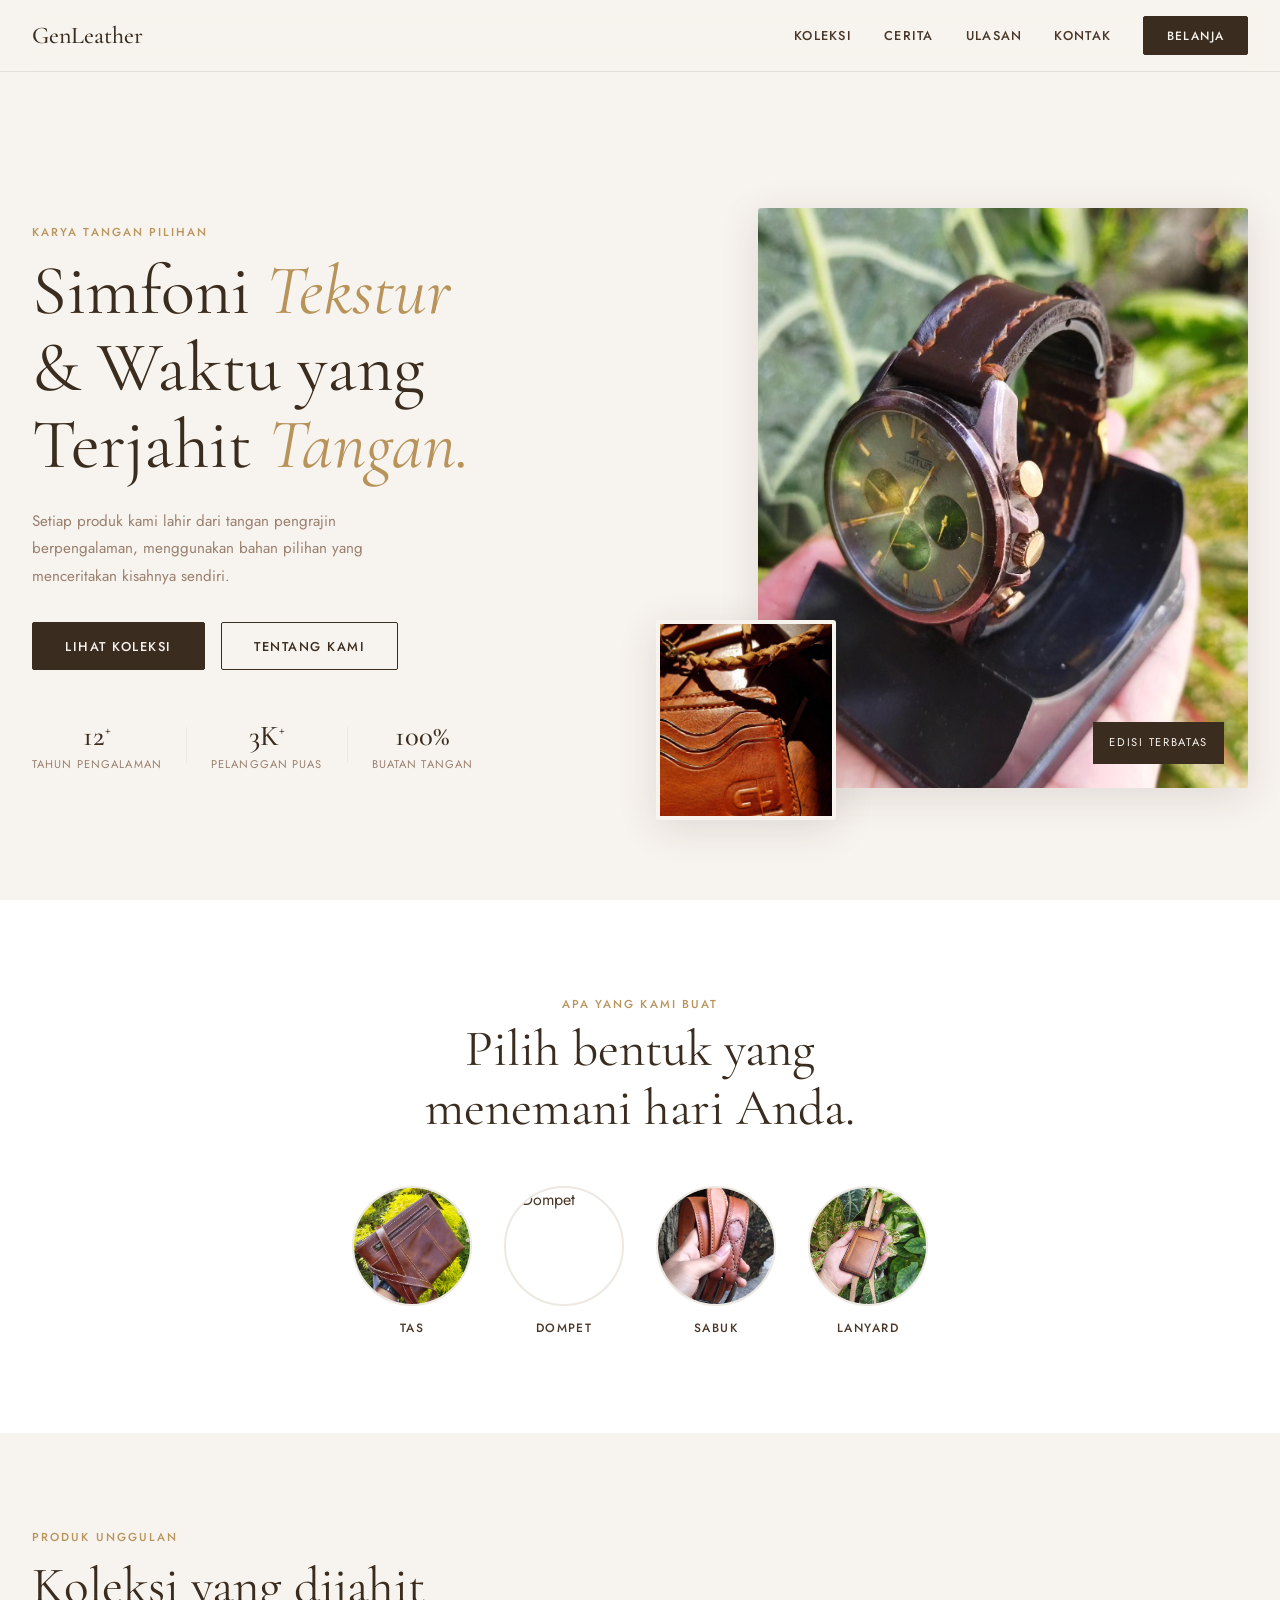
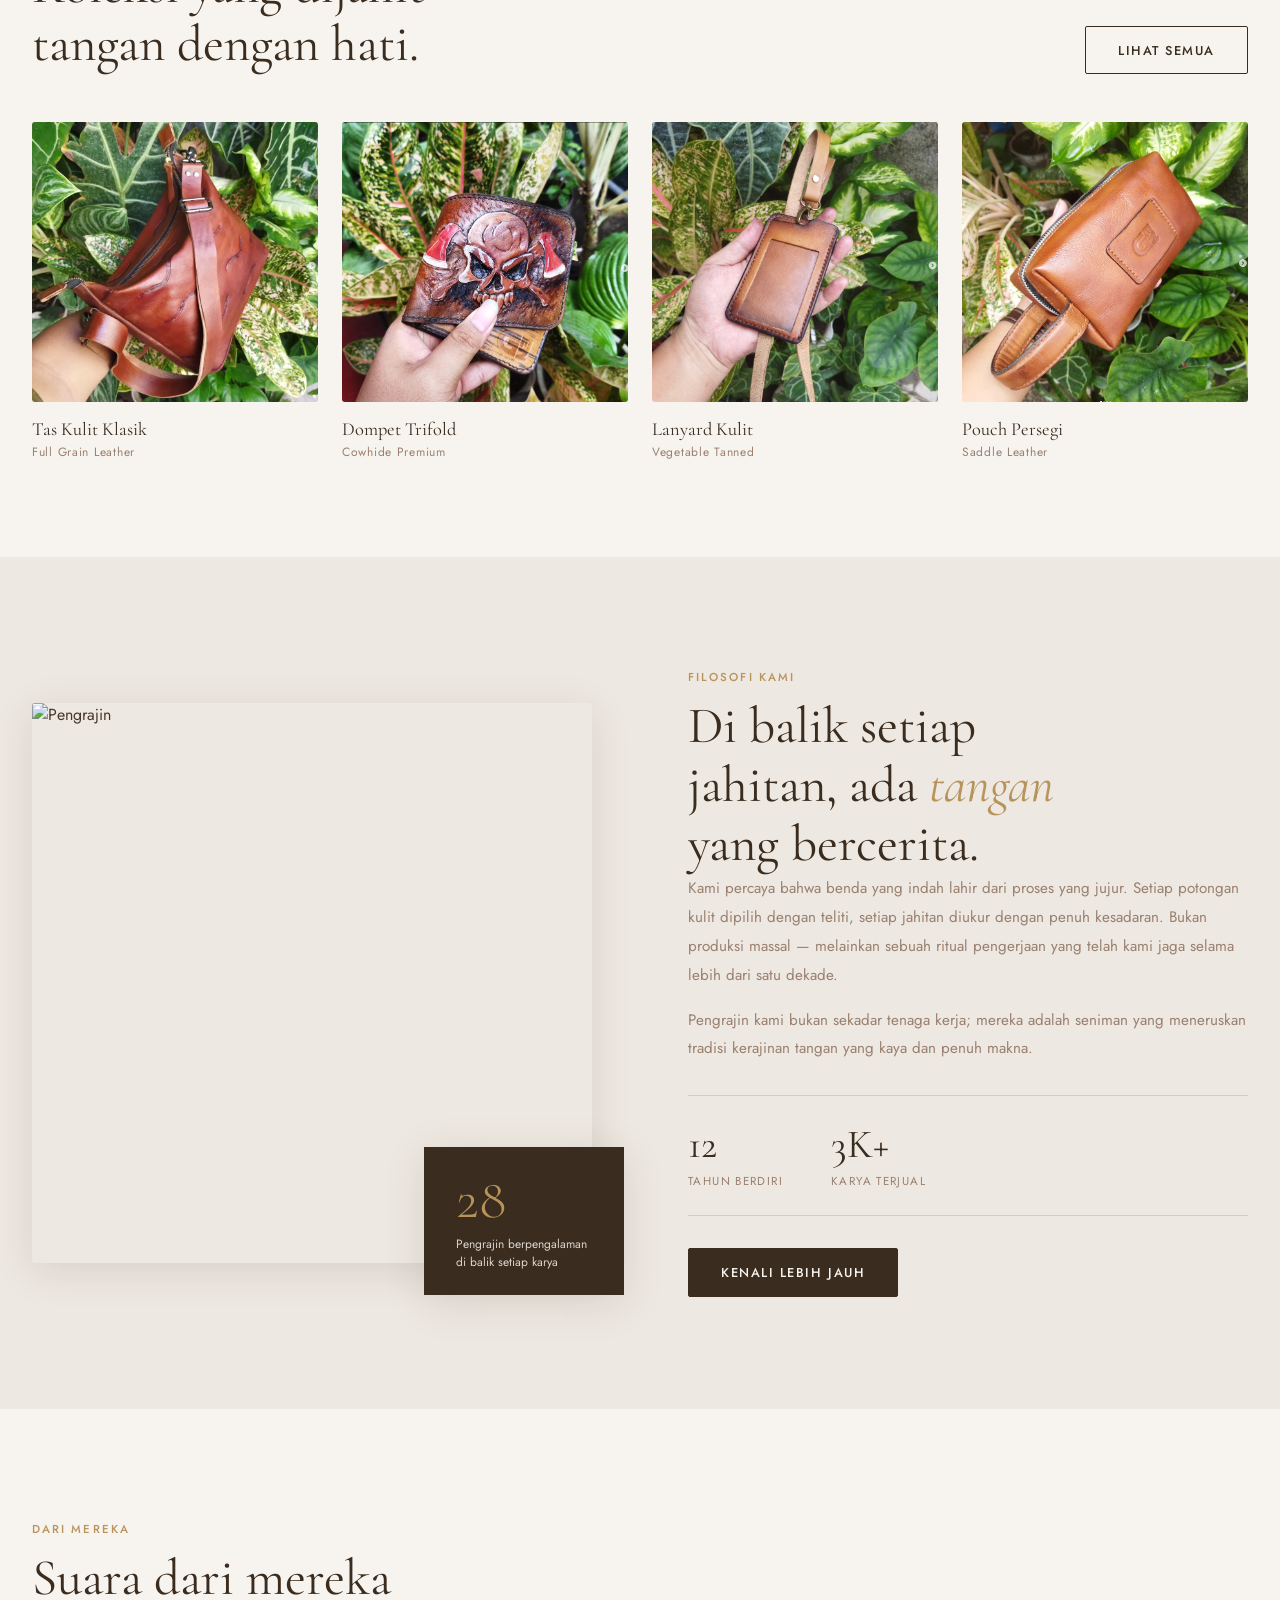
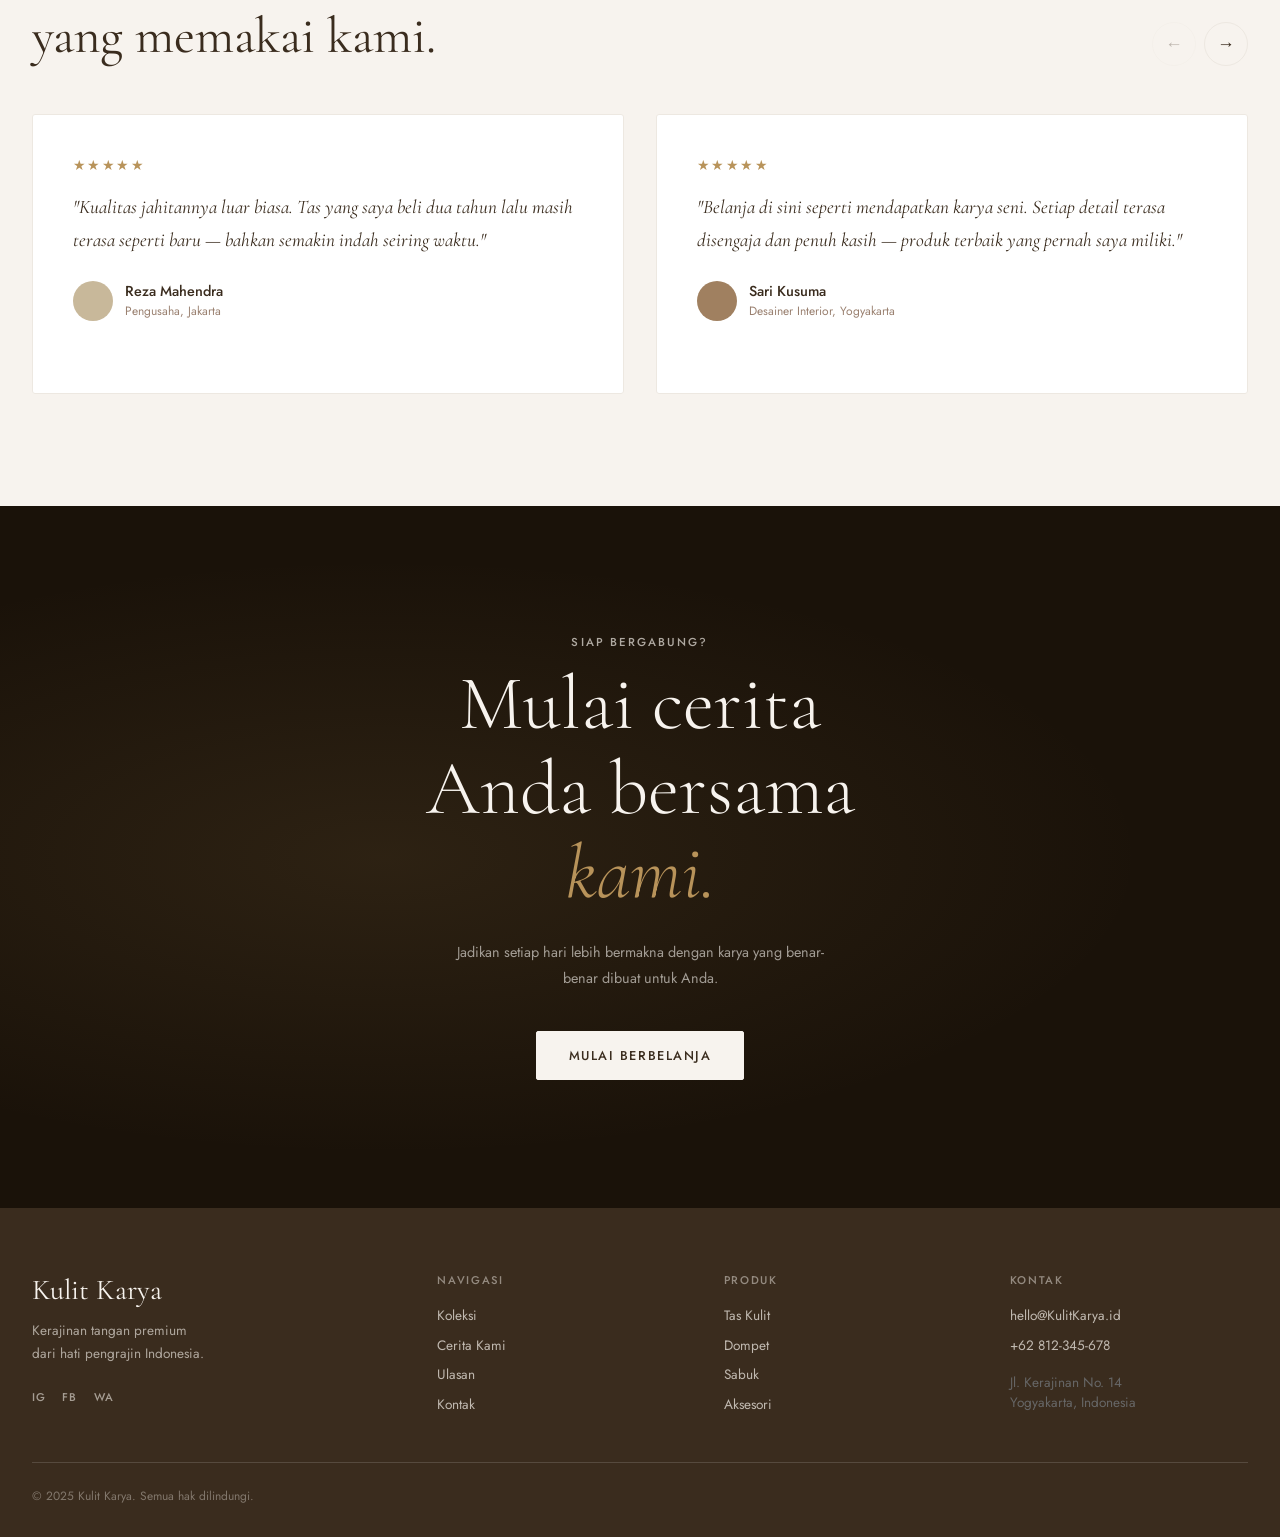
==== commit 107ca421: "asd asda" ====
--- a/landing page/index.html
+++ b/landing page/index.html
@@ -63,14 +63,14 @@
     </div>
     <div class="hero__right fade-up delay-2">
       <div class="hero__img-wrap">
-        <img src="https://images.unsplash.com/photo-1548036328-c9fa89d128fa?w=800&q=80" alt="Tas Kulit Premium" />
+        <img src="./asset/jam sc1.png" alt="Tas Kulit Premium" />
         <div class="hero__badge">
           <span>Edisi</span>
           <span>Terbatas</span>
         </div>
       </div>
       <div class="hero__secondary-img">
-        <img src="https://images.unsplash.com/photo-1547949003-9792a18a2601?w=400&q=80" alt="Detail Jahitan" />
+        <img src="./asset/d1.png" alt="Detail Jahitan" />
       </div>
     </div>
   </section>
@@ -82,27 +82,27 @@
     <div class="kategori__grid fade-up delay-1">
       <a href="#koleksi" class="kategori__item">
         <div class="kategori__icon">
-          <img src="https://images.unsplash.com/photo-1548036328-c9fa89d128fa?w=200&q=80" alt="Tas" />
+          <img src="./asset/tas sc.png" alt="Tas" />
         </div>
         <span>Tas</span>
       </a>
       <a href="#koleksi" class="kategori__item">
         <div class="kategori__icon">
-          <img src="https://images.unsplash.com/photo-1627123424574-724758594e93?w=200&q=80" alt="Dompet" />
+          <img src="./asset/dompet sc.png" alt="Dompet" />
         </div>
         <span>Dompet</span>
       </a>
       <a href="#koleksi" class="kategori__item">
         <div class="kategori__icon">
-          <img src="https://images.unsplash.com/photo-1604671801908-6f0c6a092c05?w=200&q=80" alt="Sabuk" />
+          <img src="./asset/sabuk.png" alt="Sabuk" />
         </div>
         <span>Sabuk</span>
       </a>
       <a href="#koleksi" class="kategori__item">
         <div class="kategori__icon">
-          <img src="https://images.unsplash.com/photo-1553062407-98eeb64c6a62?w=200&q=80" alt="Sepatu" />
-        </div>
-        <span>Sepatu</span>
+          <img src="./asset/lanyard.png" alt="Lanyard" />
+        </div>
+        <span>Lanyard</span>
       </a>
     </div>
   </section>
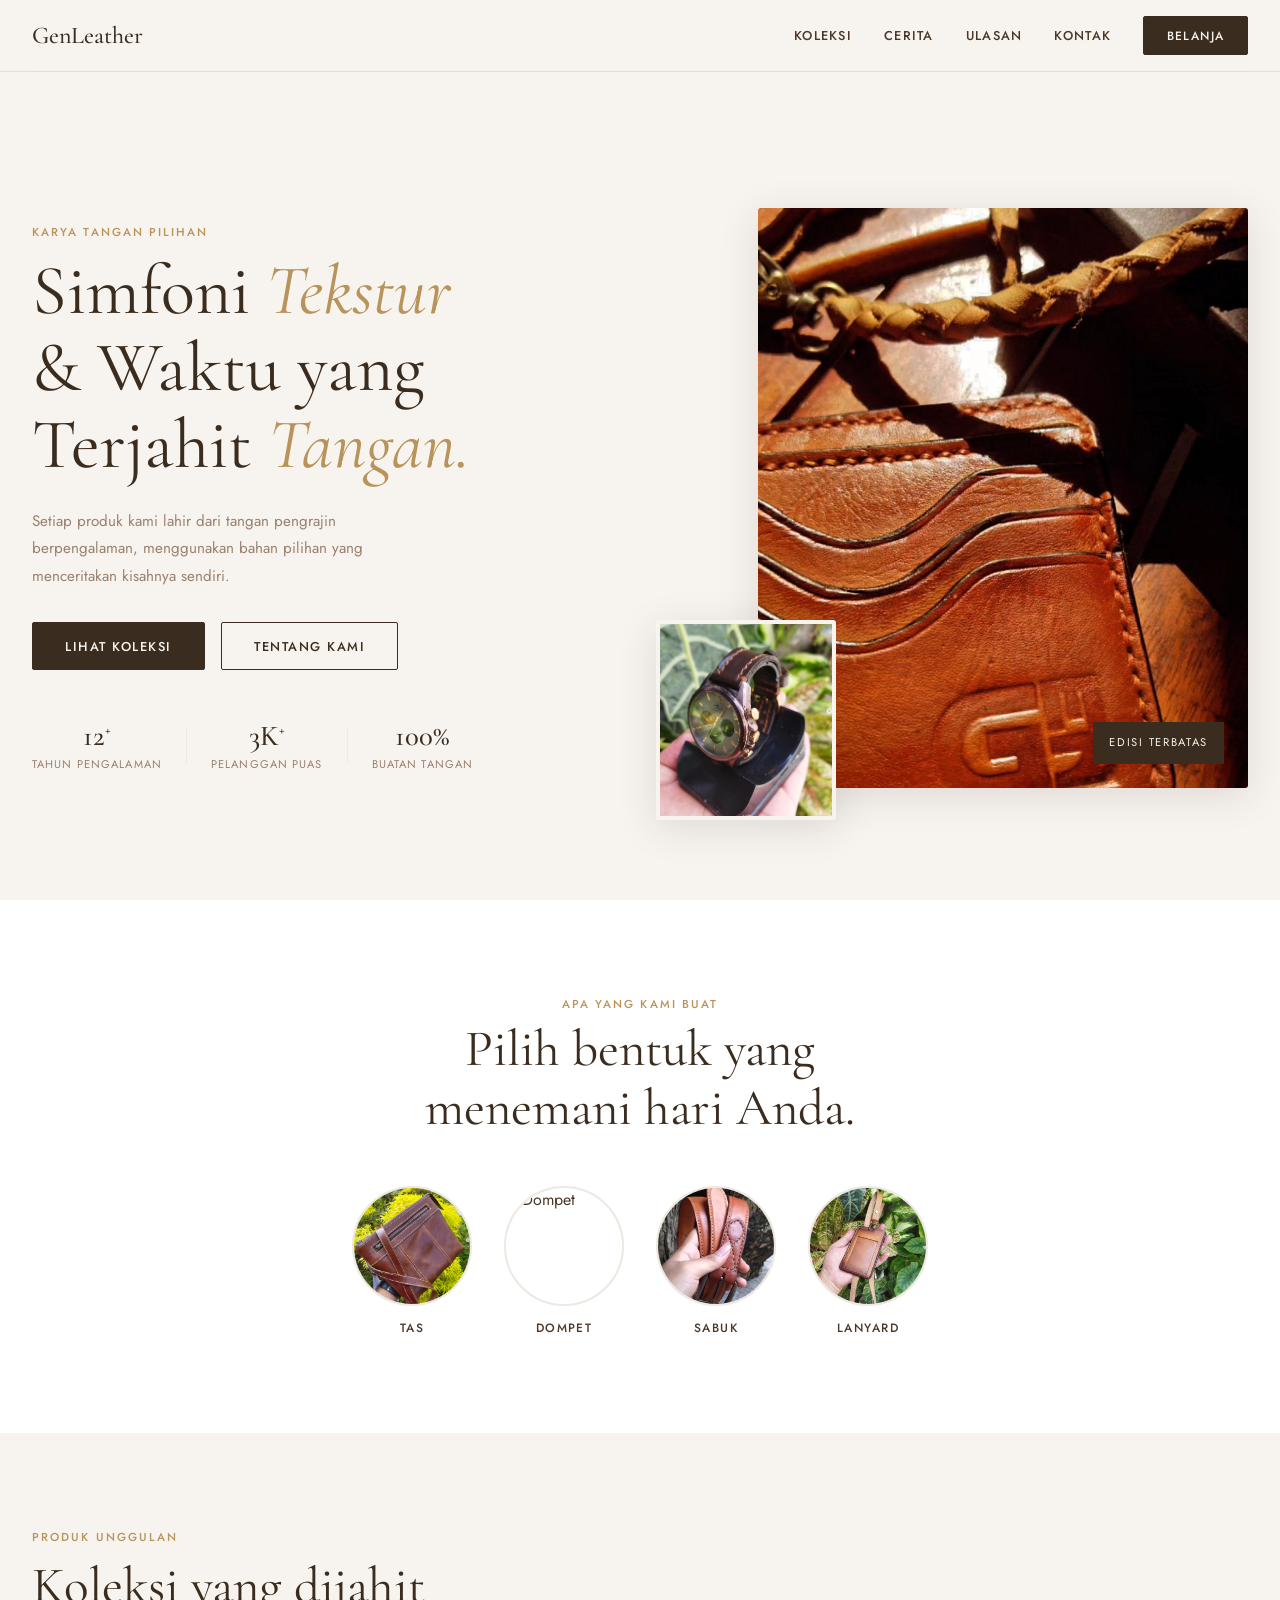
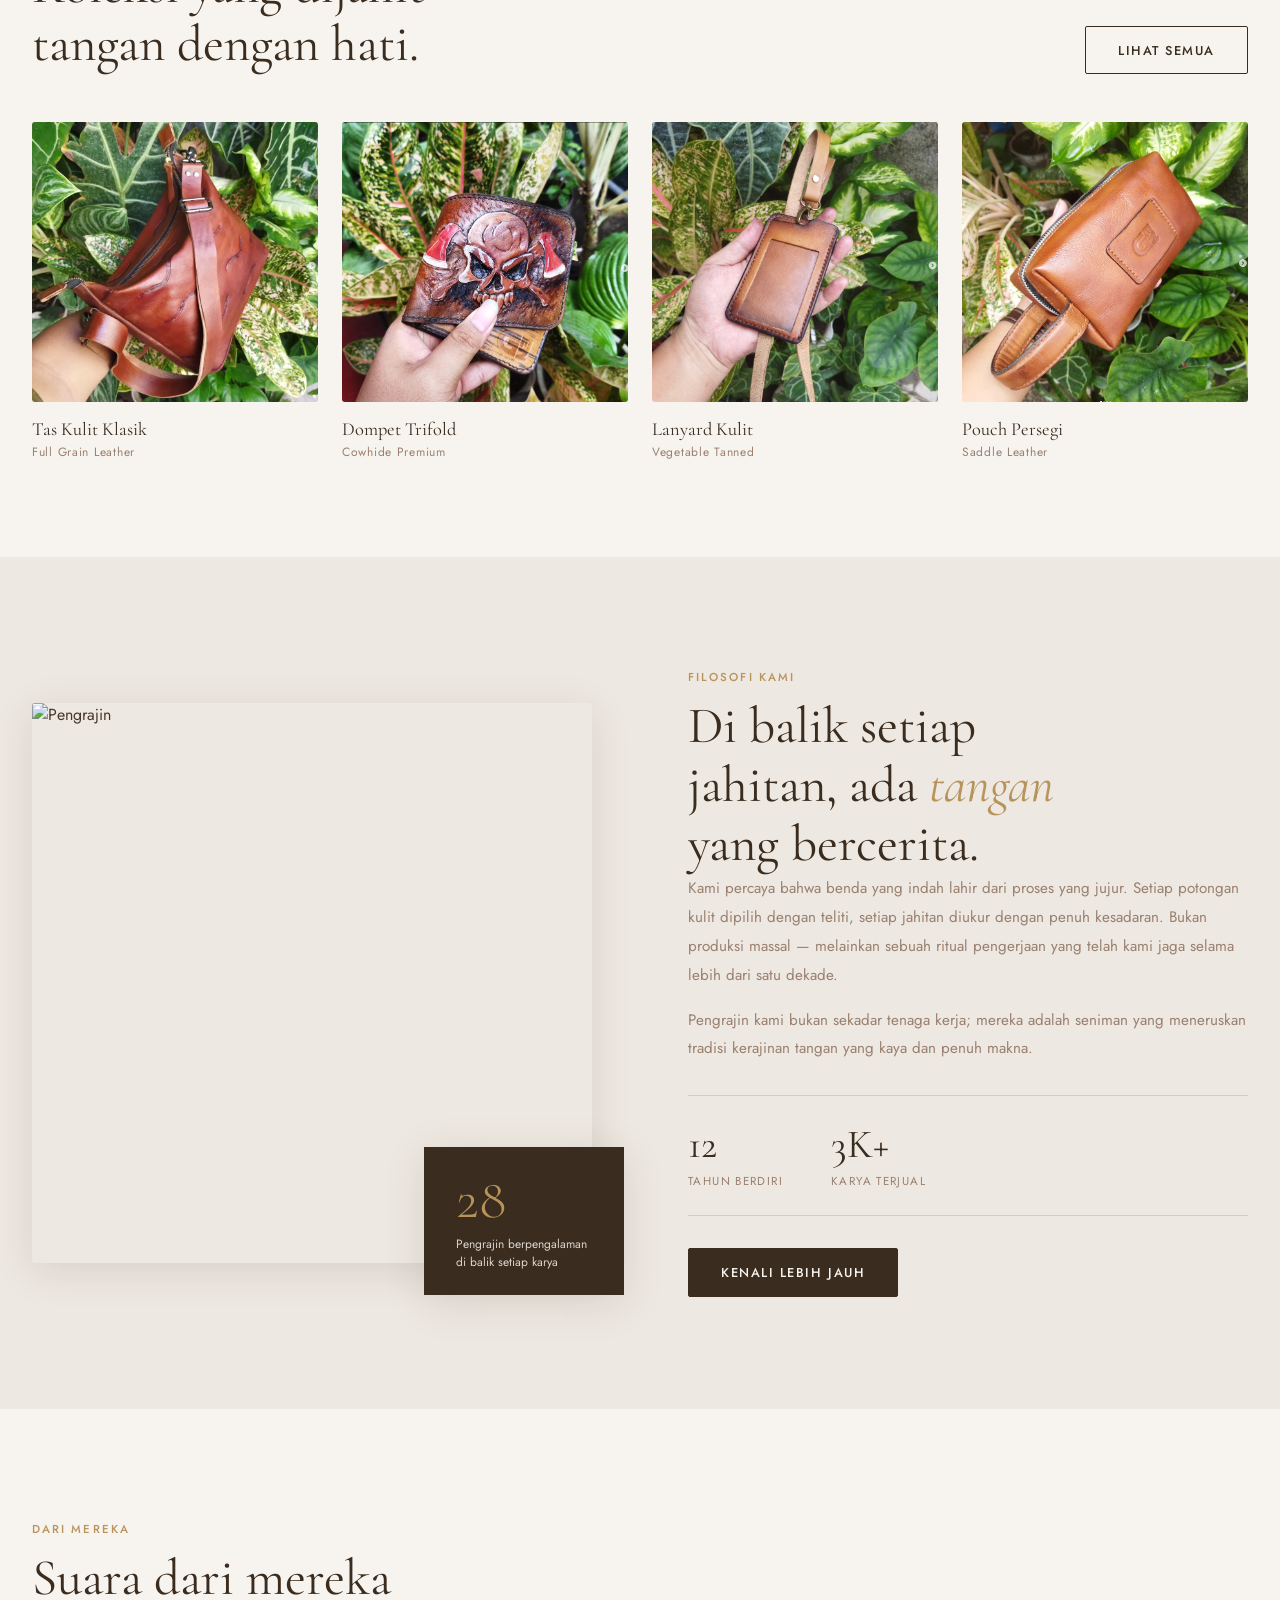
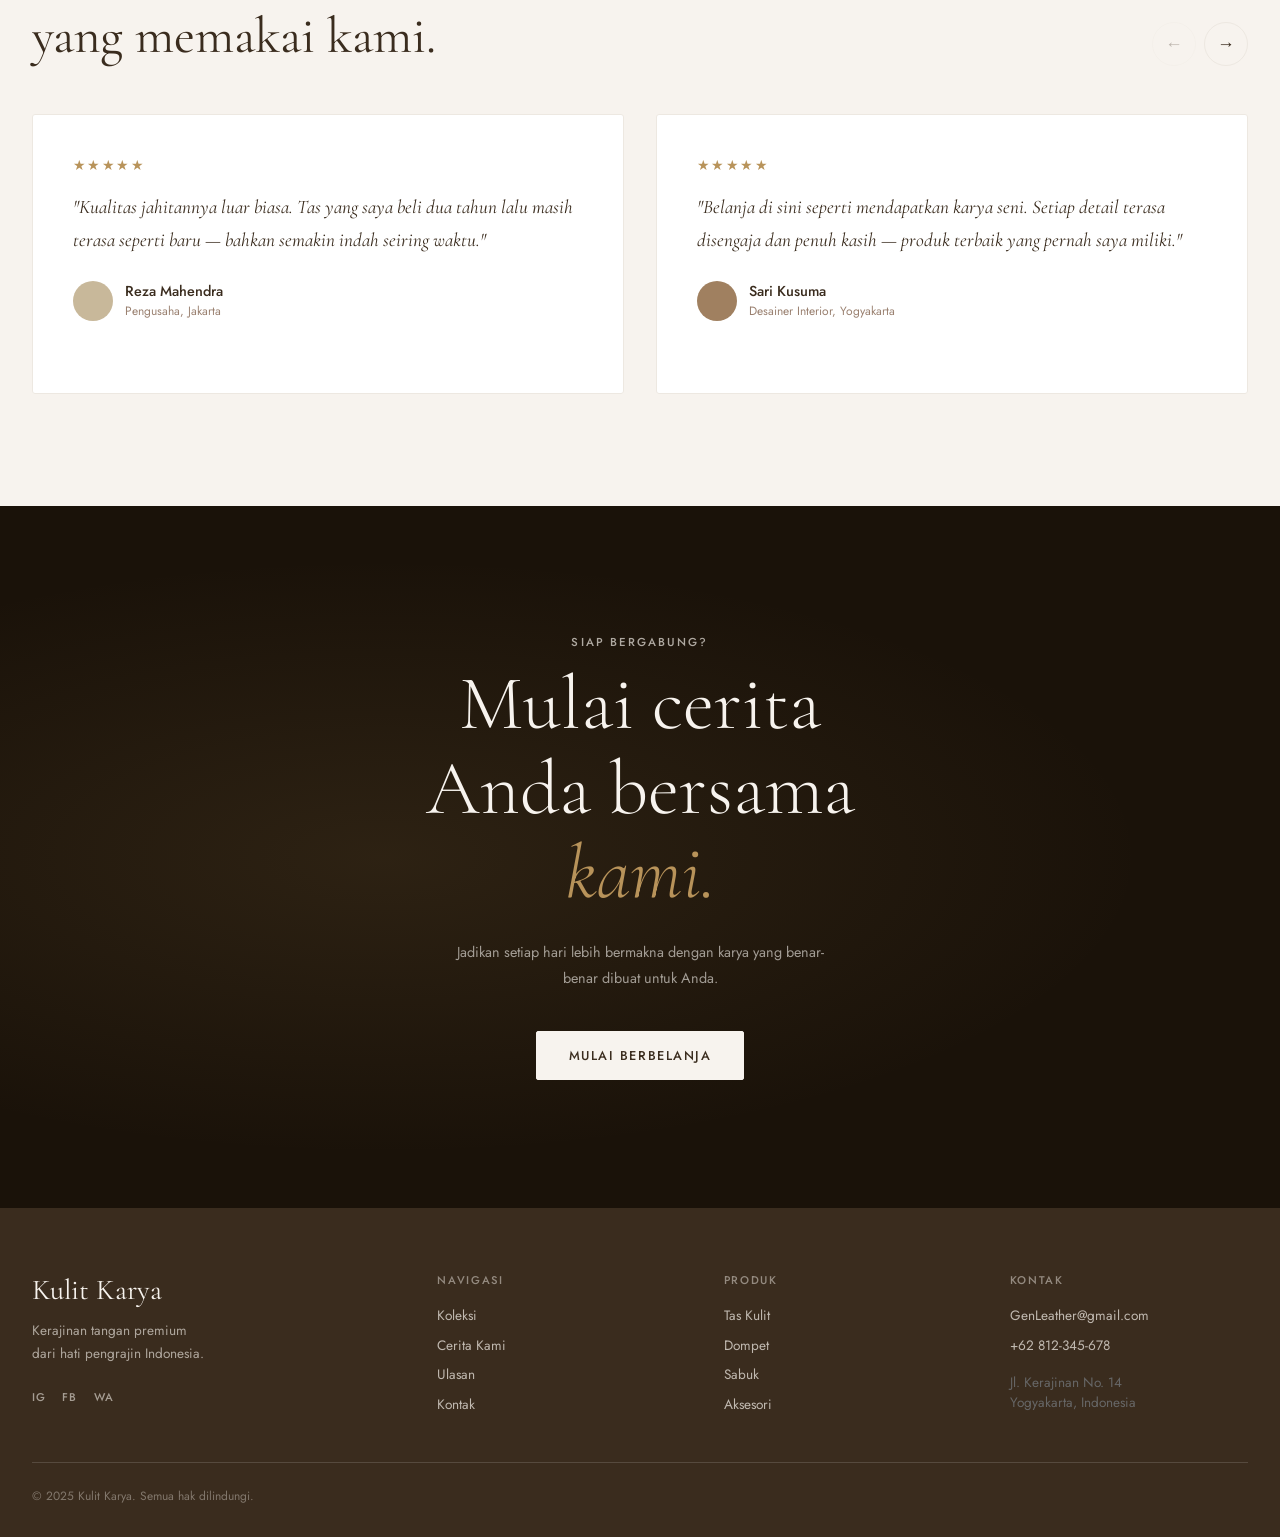
==== commit d05123a1: "Update index.html" ====
--- a/landing page/index.html
+++ b/landing page/index.html
@@ -63,14 +63,14 @@
     </div>
     <div class="hero__right fade-up delay-2">
       <div class="hero__img-wrap">
-        <img src="./asset/jam sc1.png" alt="Tas Kulit Premium" />
+        <img src="./asset/d1.png" alt="Tas Kulit Premium" />
         <div class="hero__badge">
           <span>Edisi</span>
           <span>Terbatas</span>
         </div>
       </div>
       <div class="hero__secondary-img">
-        <img src="./asset/d1.png" alt="Detail Jahitan" />
+        <img src="./asset/jam sc1.png" alt="Detail Jahitan" />
       </div>
     </div>
   </section>
@@ -272,7 +272,7 @@
         <p class="footer__logo">Kulit Karya</p>
         <p class="footer__tagline">Kerajinan tangan premium<br>dari hati pengrajin Indonesia.</p>
         <div class="footer__socials">
-          <a href="#" aria-label="Instagram">IG</a>
+          <a href="https://www.instagram.com/genleather.id_/" aria-label="Instagram">IG</a>
           <a href="#" aria-label="Facebook">FB</a>
           <a href="#" aria-label="WhatsApp">WA</a>
         </div>
@@ -293,7 +293,7 @@
       </div>
       <div class="footer__col">
         <p class="footer__col-title">Kontak</p>
-        <a href="mailto:hello@KulitKarya.id">hello@KulitKarya.id</a>
+        <a href="mailto:hello@KulitKarya.id">GenLeather@gmail.com</a>
         <a href="tel:+62812345678">+62 812-345-678</a>
         <p style="color:#666;font-size:0.85rem;margin-top:0.5rem">Jl. Kerajinan No. 14<br>Yogyakarta, Indonesia</p>
       </div>
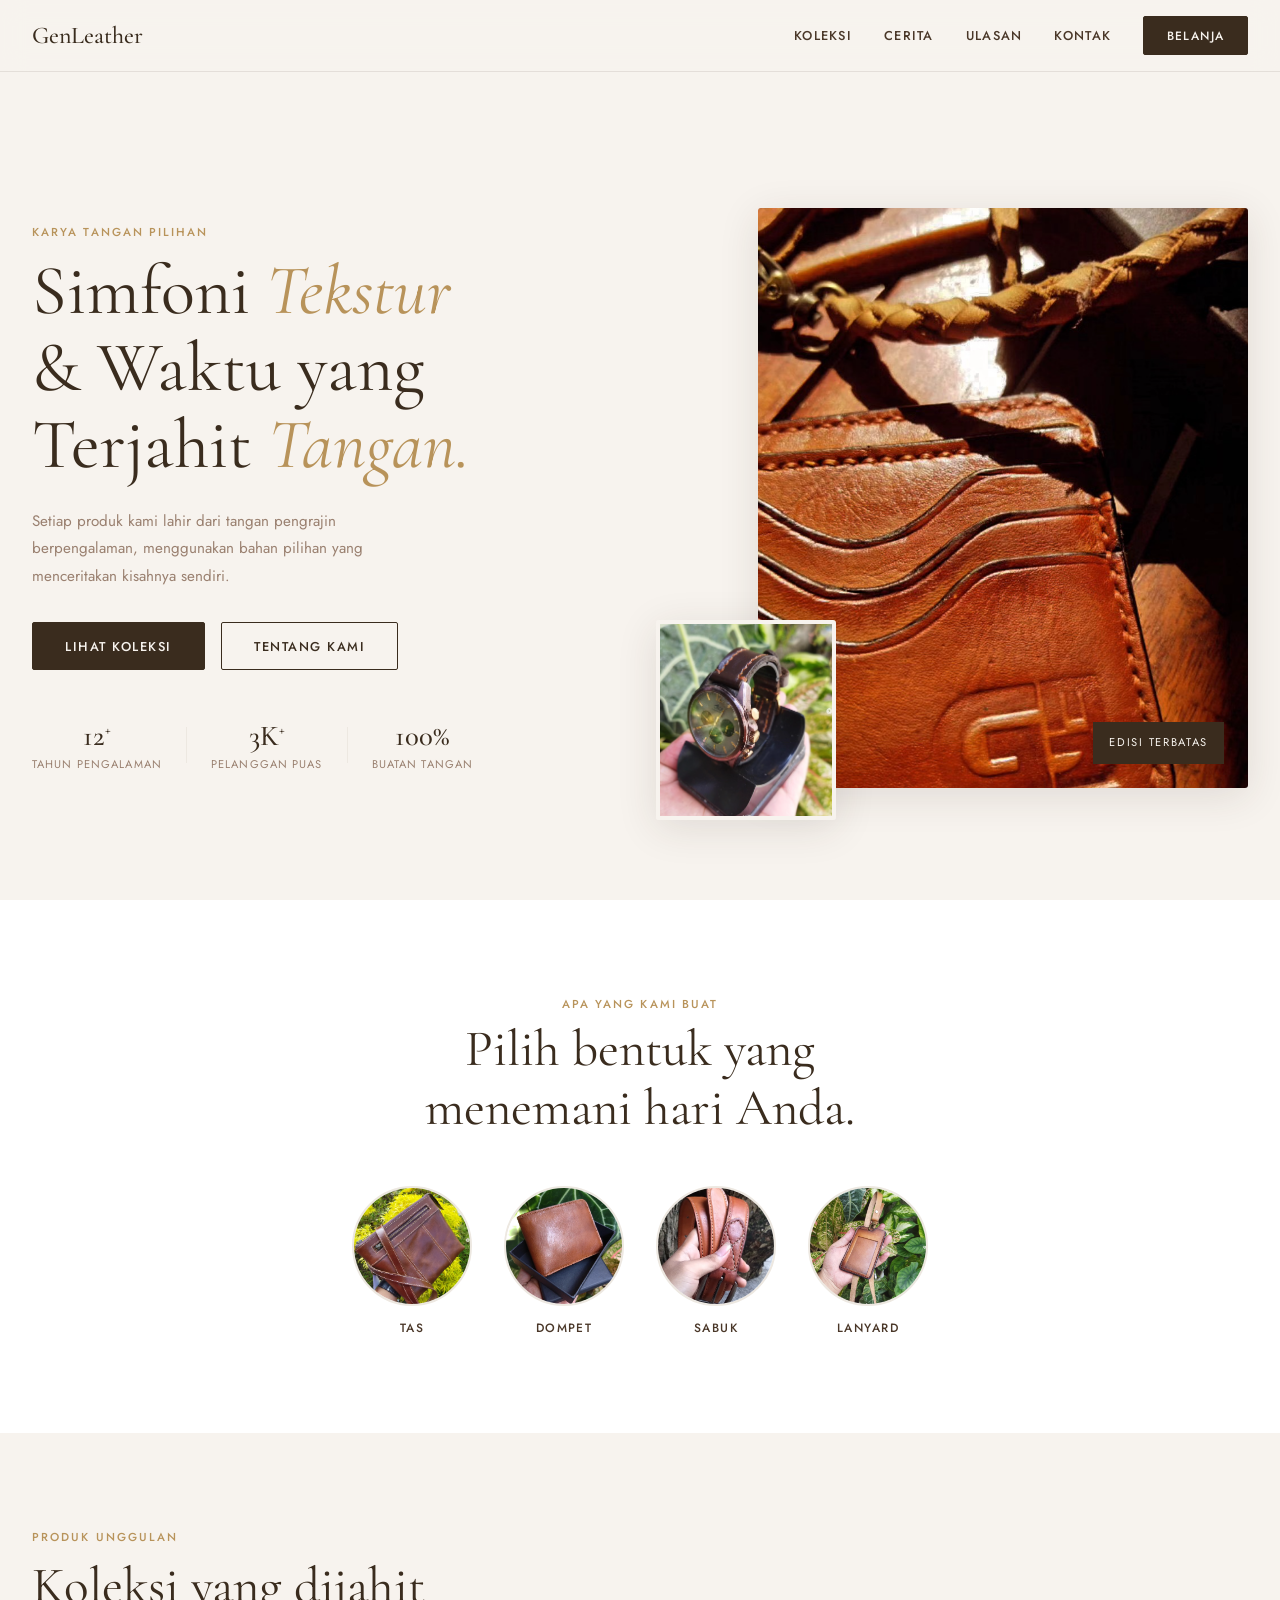
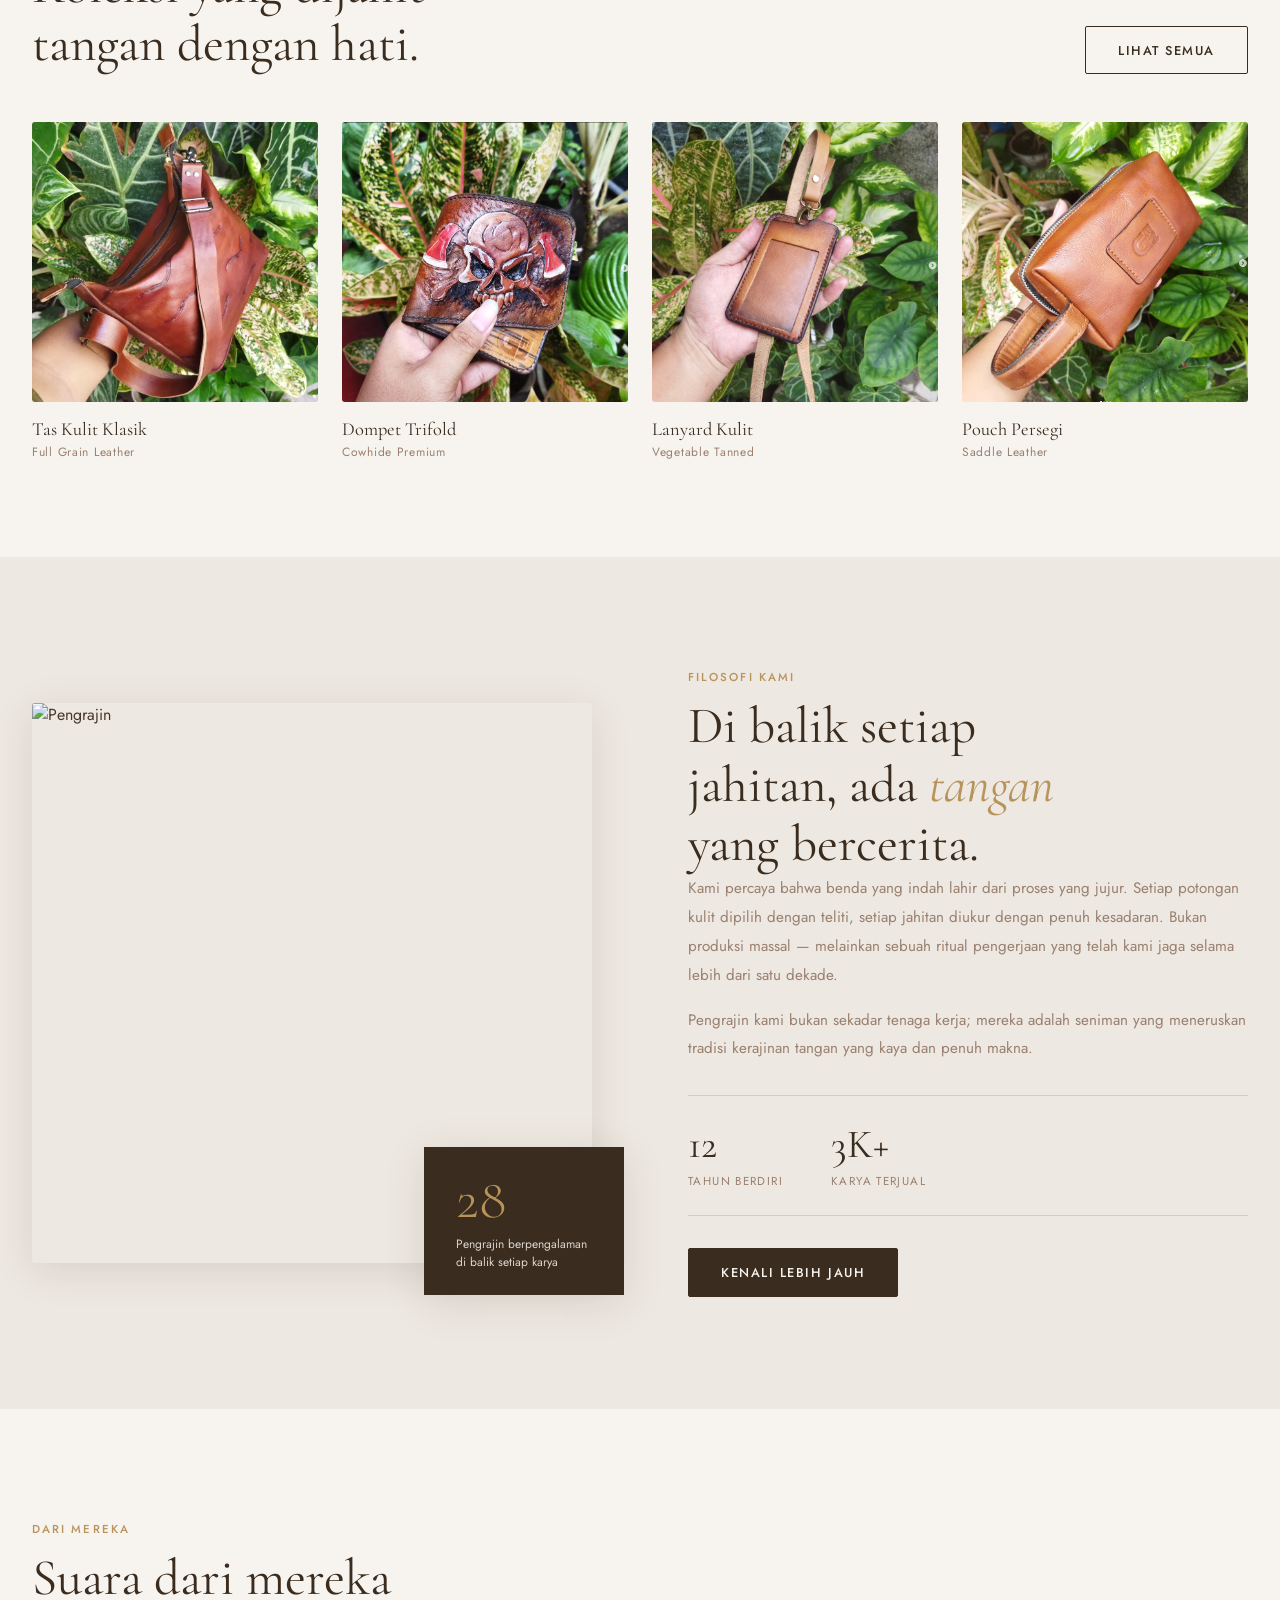
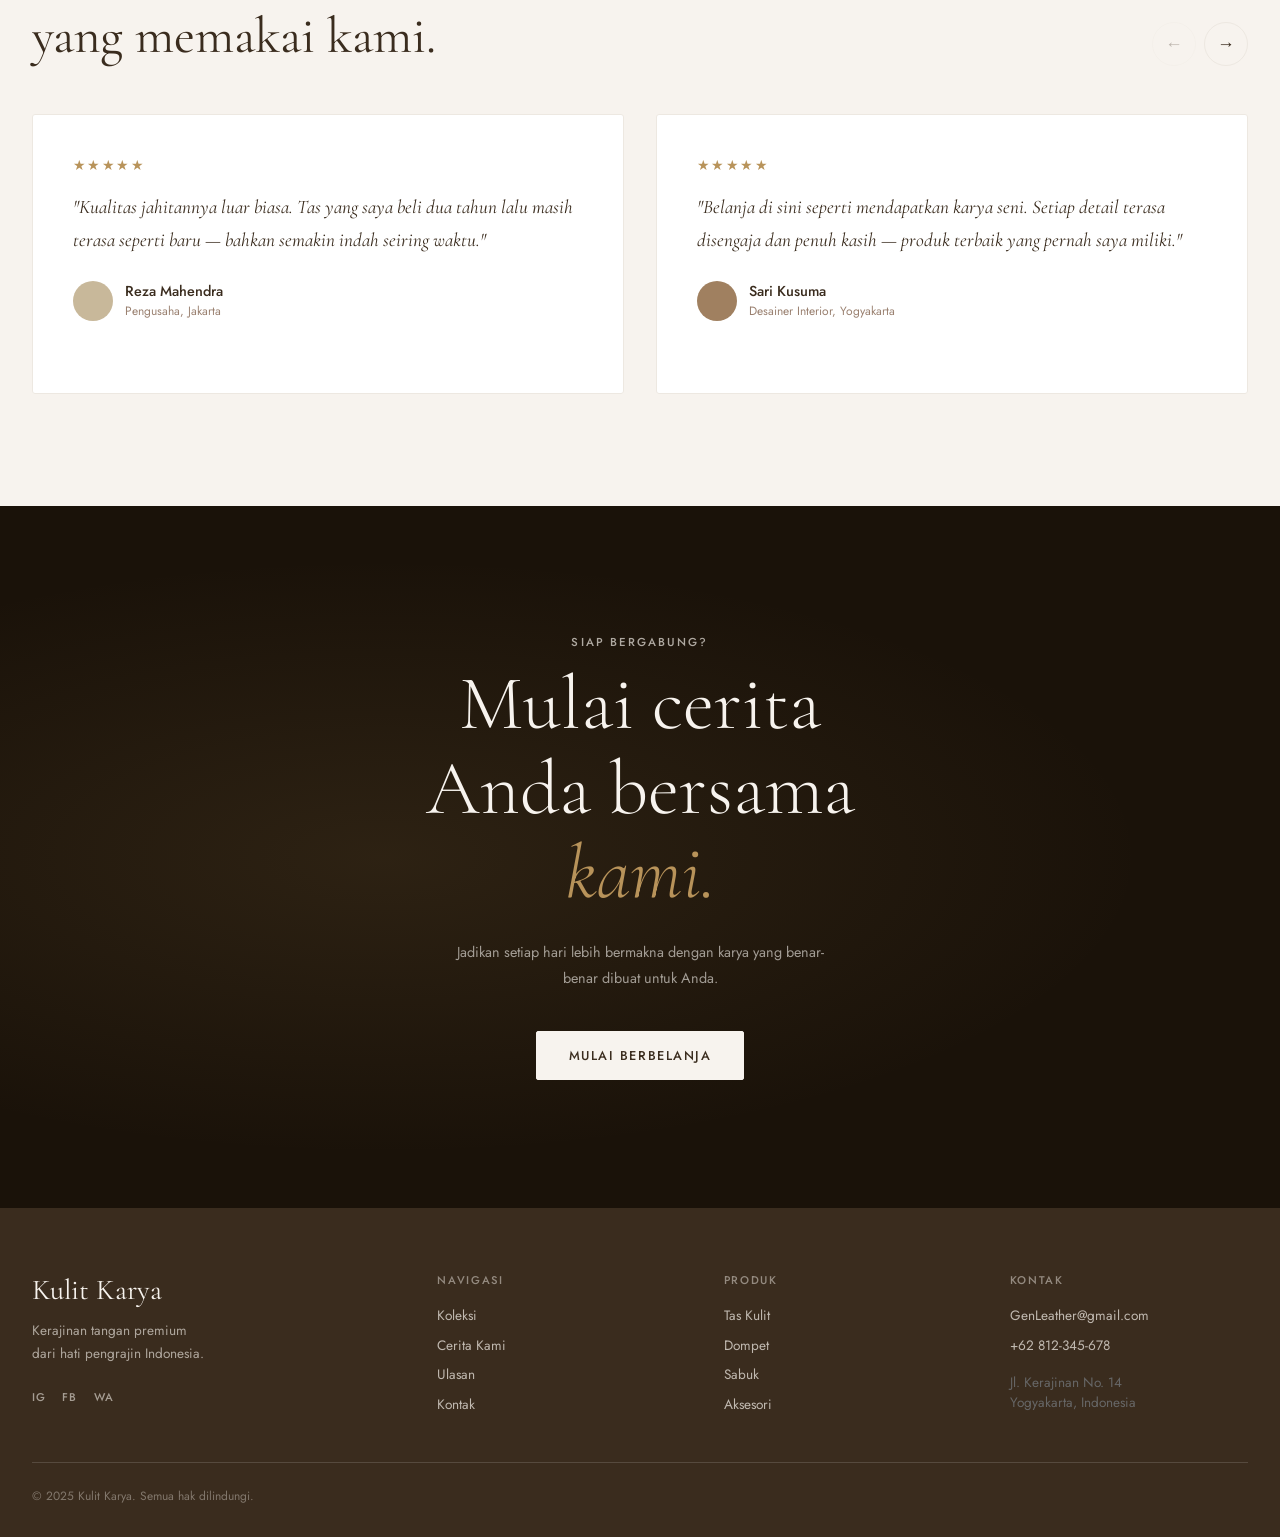
==== commit e19bfb50: "Update index.html" ====
--- a/landing page/index.html
+++ b/landing page/index.html
@@ -88,7 +88,7 @@
       </a>
       <a href="#koleksi" class="kategori__item">
         <div class="kategori__icon">
-          <img src="./asset/dompet sc.png" alt="Dompet" />
+          <img src="./asset/domper sc.png" alt="Dompet" />
         </div>
         <span>Dompet</span>
       </a>
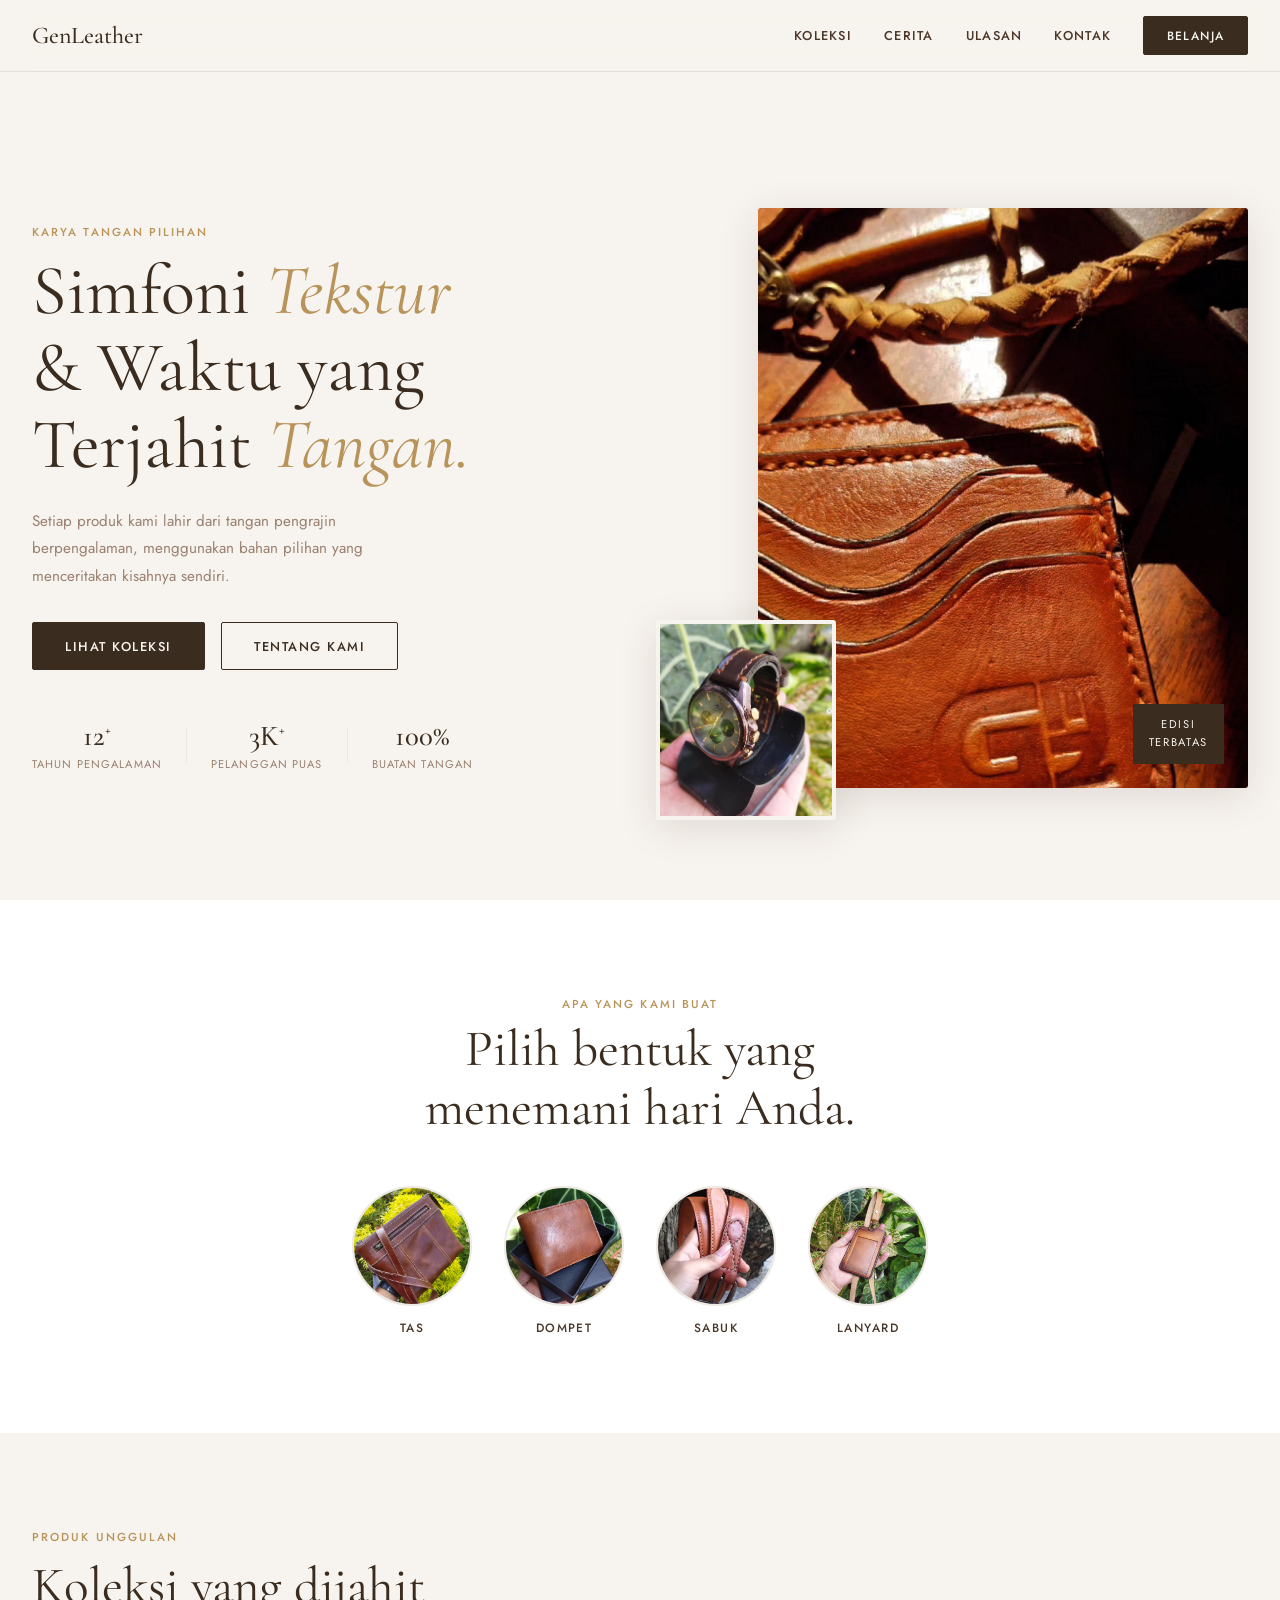
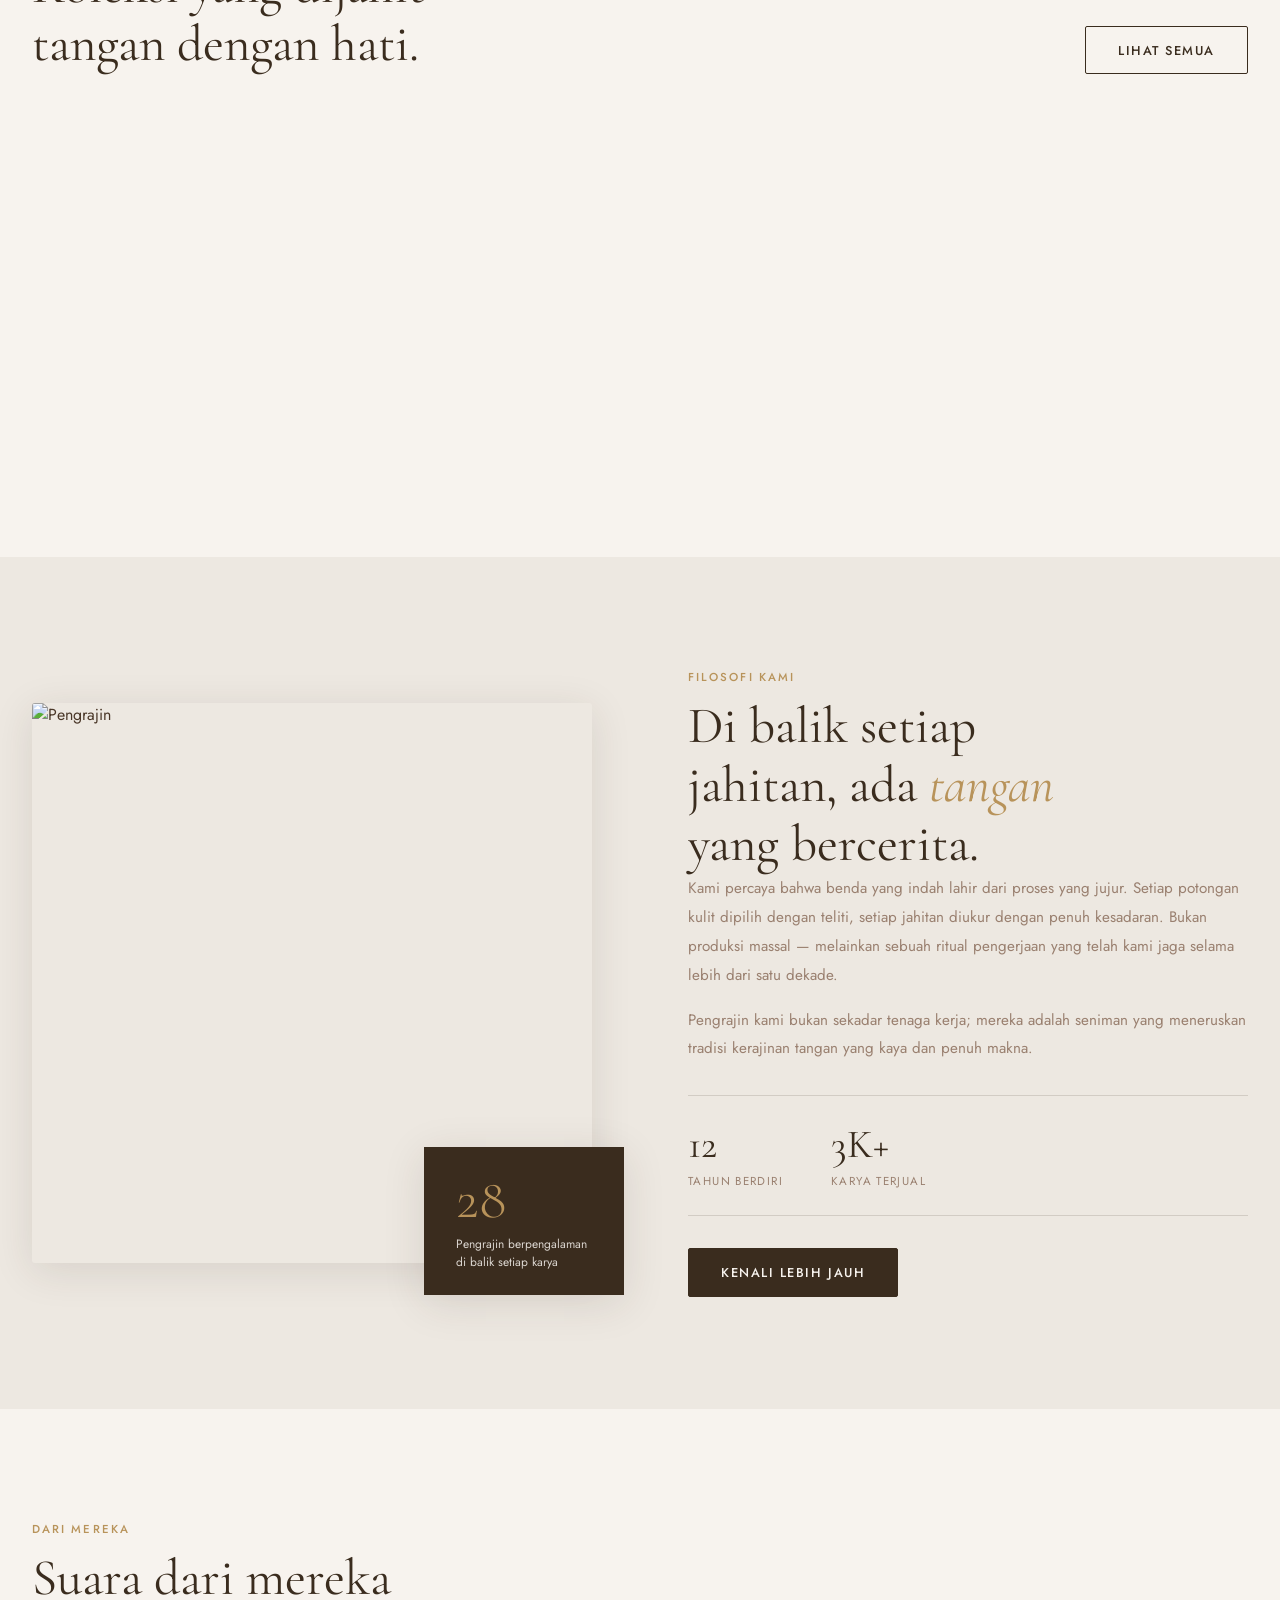
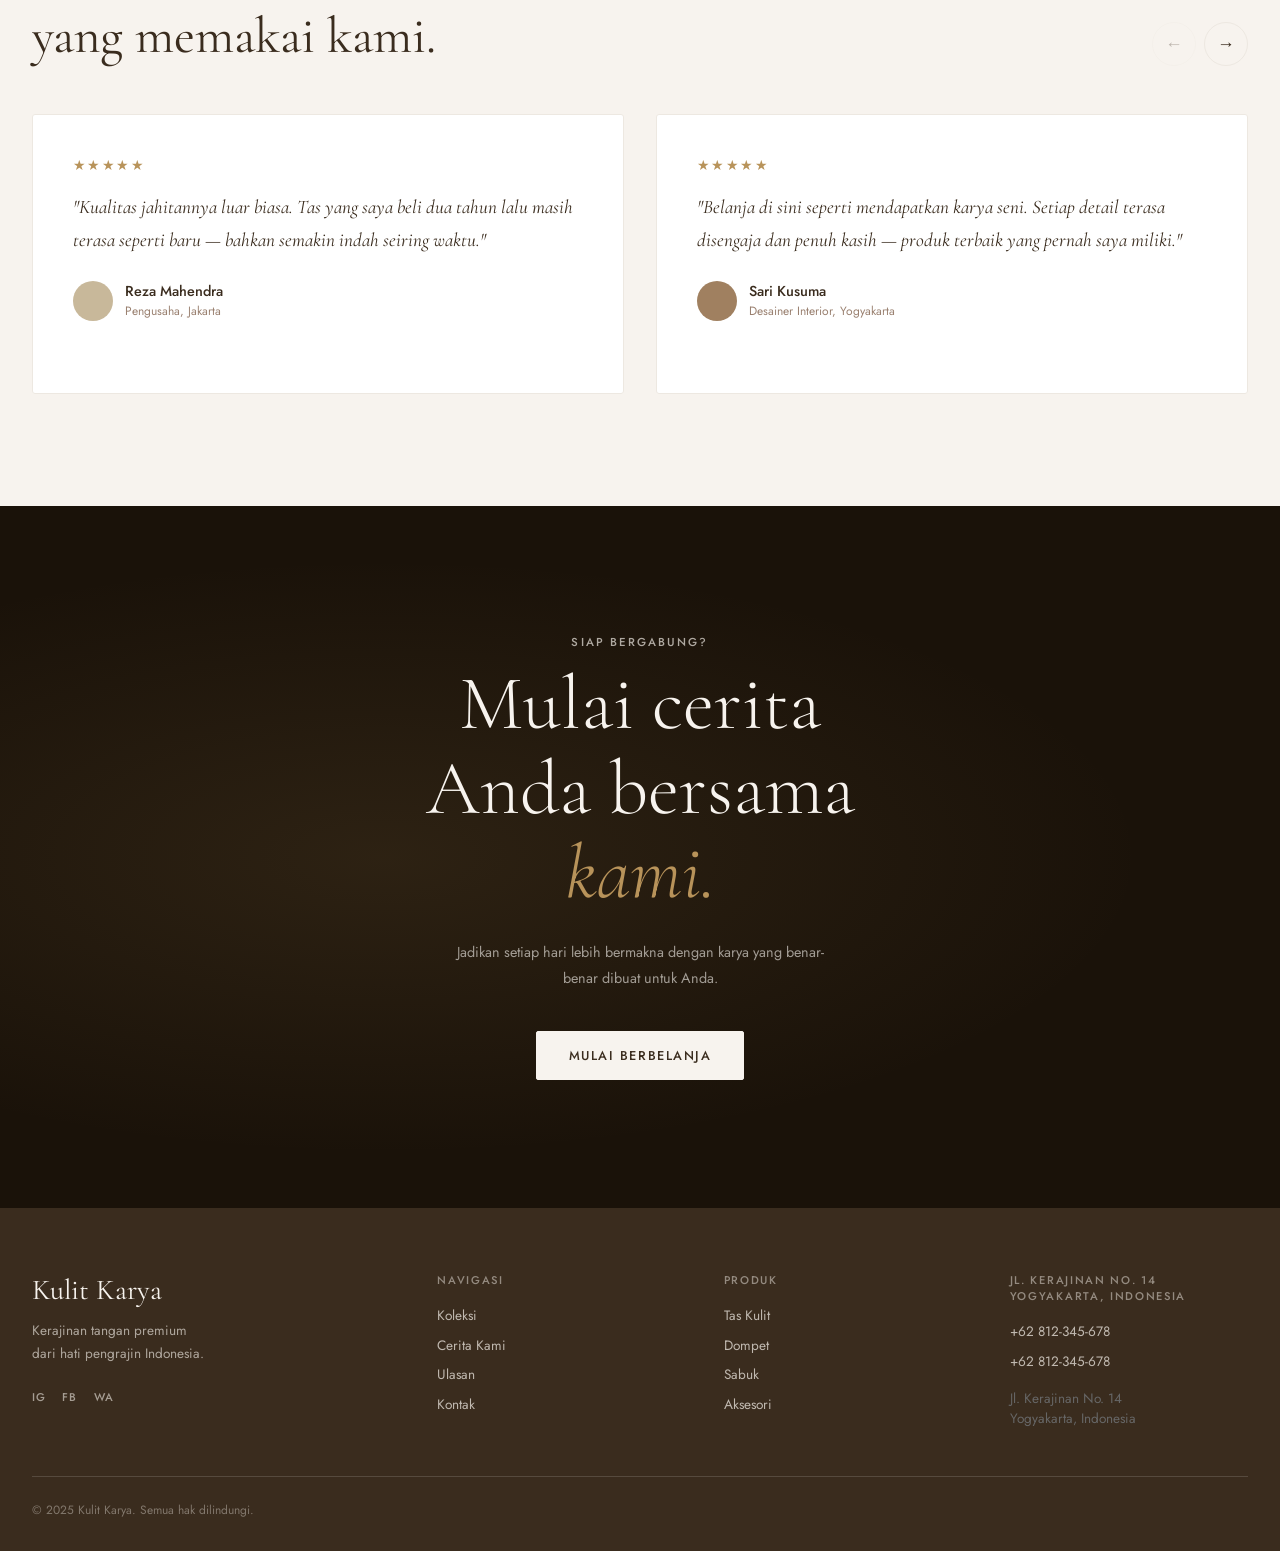
==== commit 5e1c9197: "dashboard-nih" ====
--- a/landing page/index.html
+++ b/landing page/index.html
@@ -303,6 +303,9 @@
     </div>
   </footer>
 
+  <!-- Content Management Scripts -->
+  <script src="admin/js/data.js"></script>
+  <script src="js/content-loader.js"></script>
   <script src="js/main.js"></script>
 </body>
-</html>+</html>
